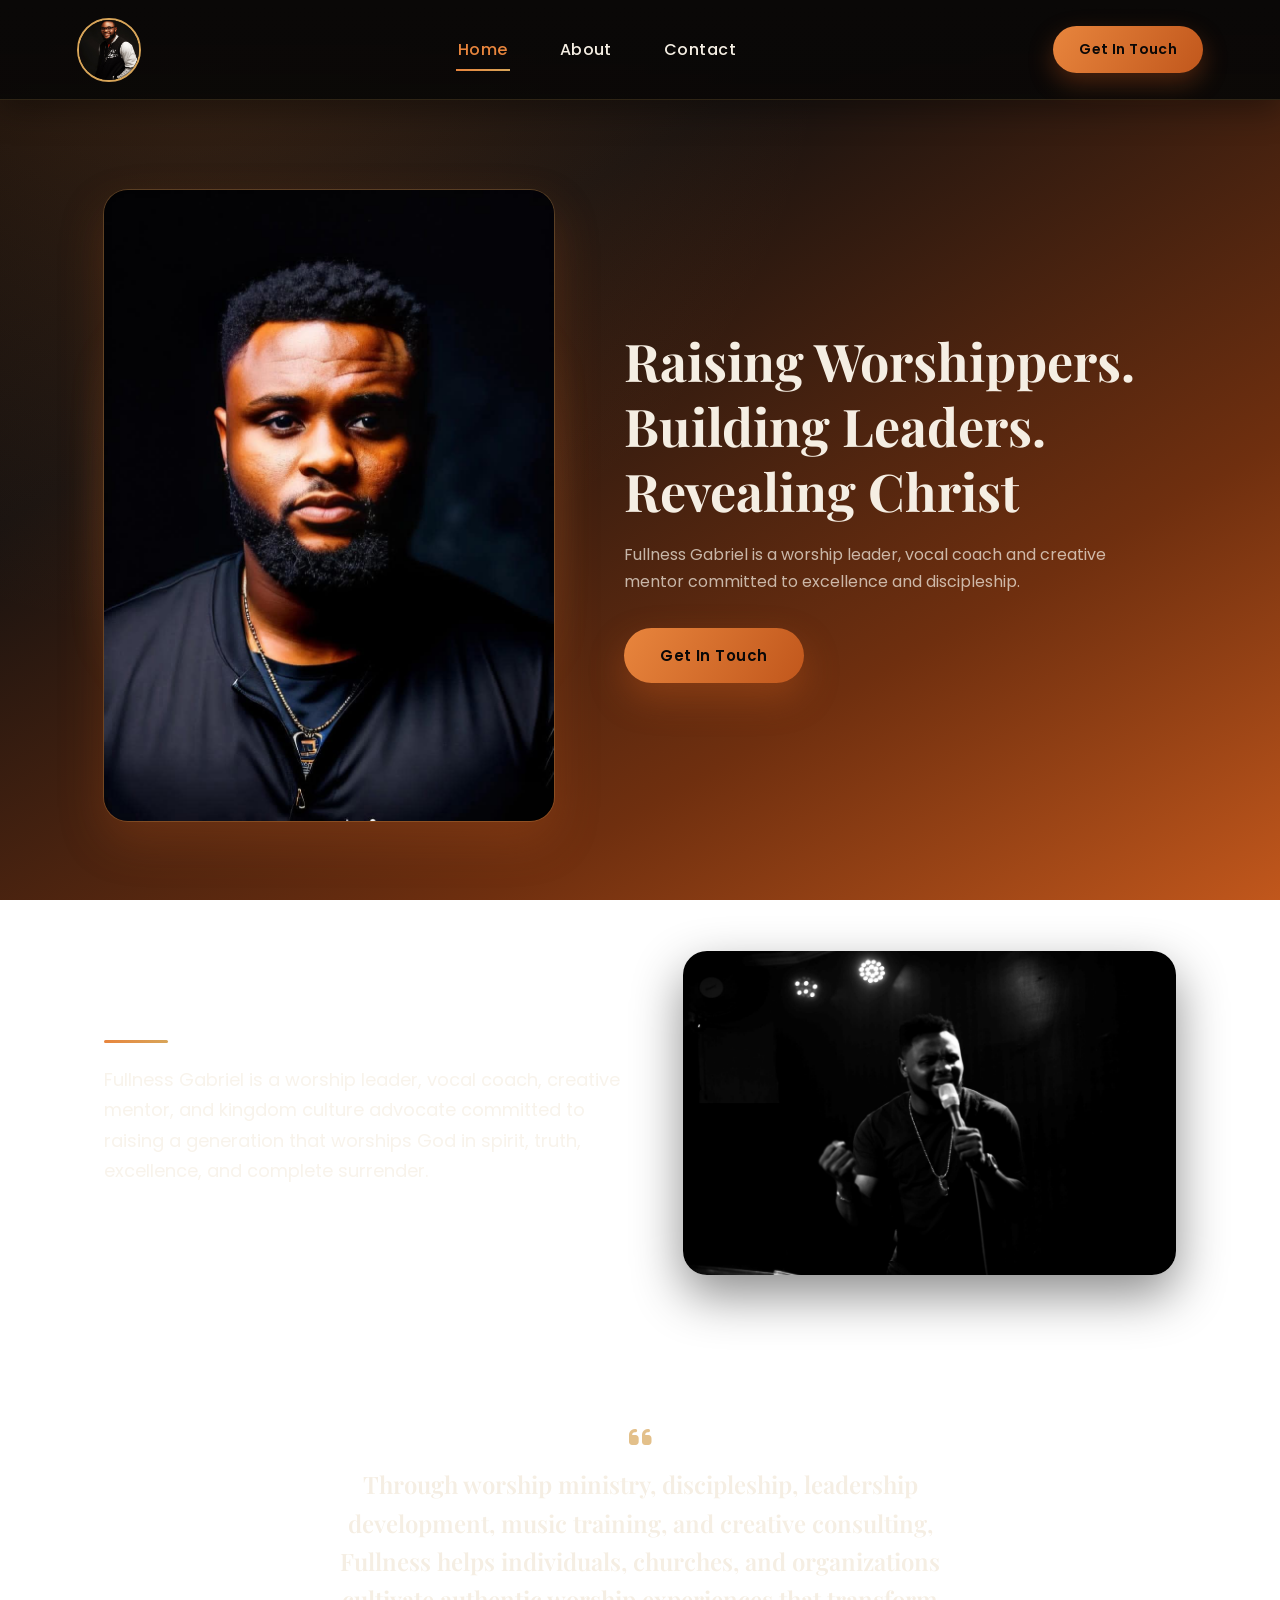
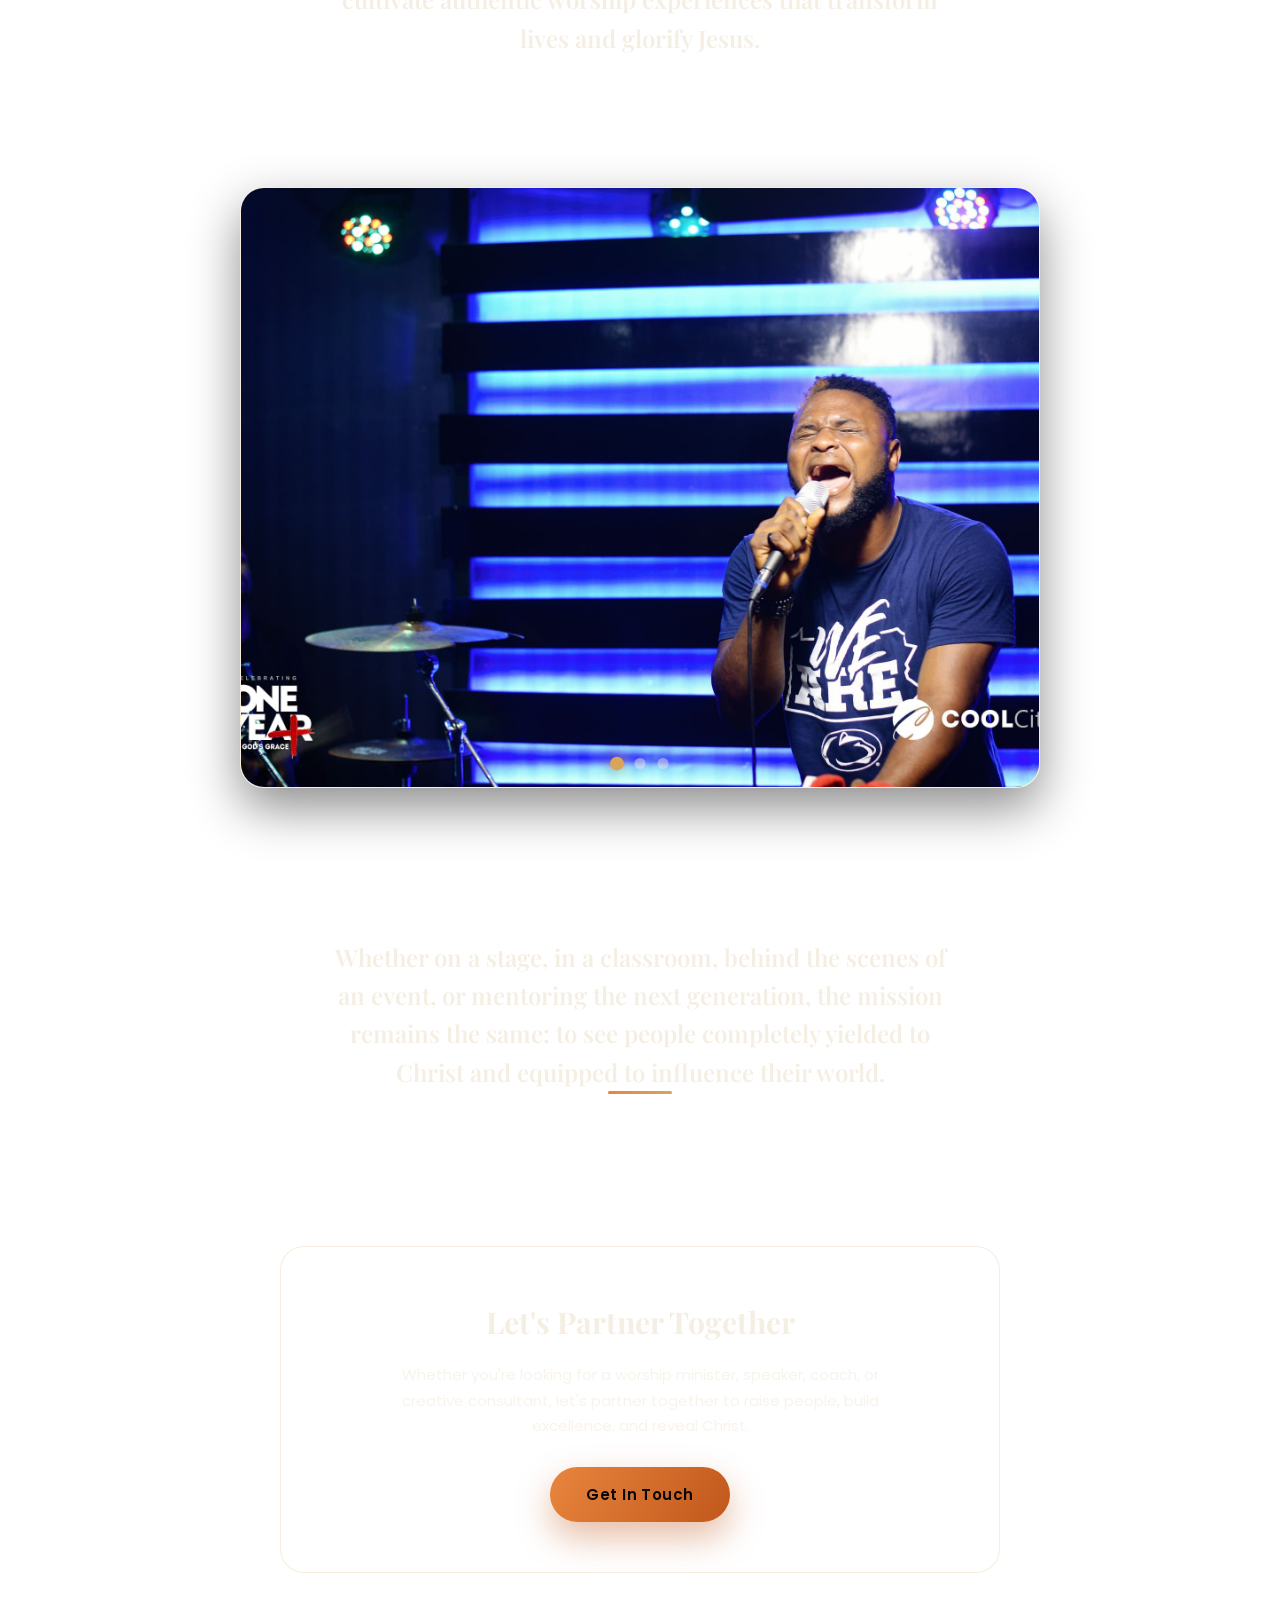
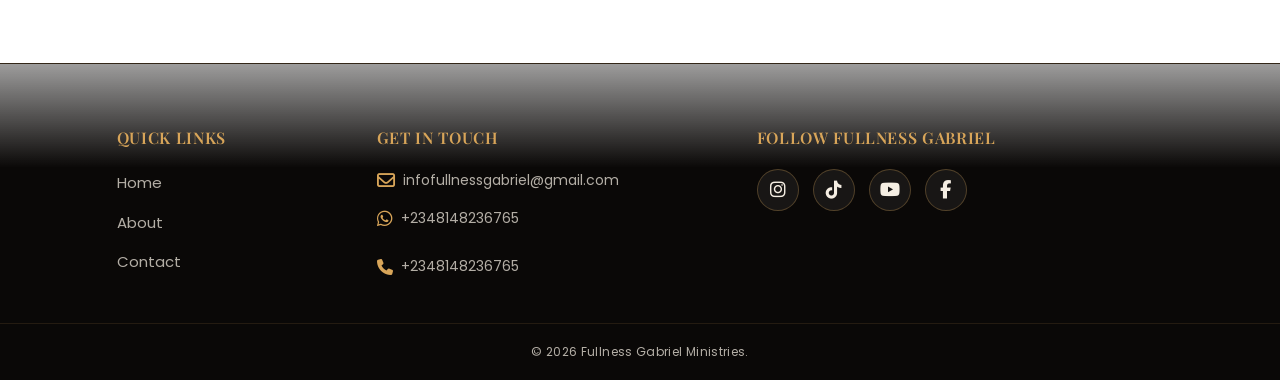
==== index.html @ 7ba760a2 "Add files via upload" ====
<!DOCTYPE html>
<html lang="en">
<head>
    <meta charset="UTF-8">
    <meta name="viewport" content="width=device-width, initial-scale=1.0">

    <link rel="stylesheet" href="https://cdnjs.cloudflare.com/ajax/libs/font-awesome/6.7.2/css/all.min.css">
    <link rel="preconnect" href="https://fonts.googleapis.com">
    <link rel="preconnect" href="https://fonts.gstatic.com" crossorigin>
    <link href="https://fonts.googleapis.com/css2?family=Poppins:wght@300;400;500;600;700&family=Playfair+Display:wght@400;600;700;800&display=swap" rel="stylesheet">

    <link rel="icon" href="logo.jpg">
    <link rel="stylesheet" href="styles.css">
    <title>Fullness Gabriel | Worship Leader &amp; Creative Mentor</title>
</head>
<body>

<header class="navbar">

    <div class="logo">
        <a href="index.html"><img src="logo.jpg" alt="Fullness Gabriel logo"></a>
    </div>

    <nav class="nav-links">
        <a href="index.html" class="active">Home</a>
        <a href="About_page.html">About</a>
        <a href="Contact_page.html">Contact</a>
    </nav>

    <a href="Contact_page.html" class="nav-cta">Get In Touch</a>

    <div class="hamburger" id="hamburger">
        <i class="fa-solid fa-bars"></i>
    </div>

</header>

<!-- MOBILE MENU -->

<div class="mobile-menu" id="mobileMenu">

    <div class="menu-header">

        <a href="index.html"><img src="logo.jpg" alt="Fullness Gabriel logo"></a>

        <span id="closeBtn">
            <i class="fa-solid fa-xmark"></i>
        </span>

    </div>

    <div class="mobile-main">
    <ul>

        <li><a href="index.html"><i class="fa-solid fa-house"></i> Home <i class="fa-solid fa-chevron-right"></i></a></li>

        <li><a href="About_page.html"><i class="fa-solid fa-user"></i> About<i class="fa-solid fa-chevron-right"></i></a></li>

        <li><a href="Contact_page.html"><i class="fa-regular fa-address-book"></i> Contact<i class="fa-solid fa-chevron-right"></i></a></li>

    </ul>

    </div>

    <a href="Contact_page.html" class="apply-btn">GET IN TOUCH</a>

    <div class="follow-us">

        <h4>FOLLOW FULLNESS GABRIEL</h4>

        <div class="social-icons">

                    <a href="https://www.instagram.com/fullnessgabriel?igsh=N3loZGlmcjB6Njdj"><i class="fa-brands fa-instagram"></i></a>

                    <a href="https://linktr.ee/fullnessgabriel"><i class="fa-brands fa-tiktok"></i></a>

                    <a href="https://youtube.com/@fullnessgabriel?si=l7qDHSMmrKFz6IT1"><i class="fa-brands fa-youtube"></i></a>

                    <a href="https://www.facebook.com/share/1HKxrTVWCq/"><i class="fa-brands fa-facebook-f"></i></a>
                    
                </div>

    </div>

</div>

<main class="container">

<section class="hero-section reveal">
    <div class="hero-media">
        <img id="hero-img" src="202920.jpg" alt="Fullness Gabriel">
    </div>
    <div class="hero-content">
        <h1>Raising Worshippers. Building Leaders. Revealing Christ</h1>
        <p class="hero-sub">Fullness Gabriel is a worship leader, vocal coach and creative mentor committed to excellence and discipleship.</p>
        <a class="cta" href="Contact_page.html">Get In Touch</a>
    </div>
</section>

<section class="intro-section reveal">
    <div class="intro-text">
        <span class="section-rule"></span>
        <p>Fullness Gabriel is a worship leader, vocal coach, creative mentor, and kingdom culture advocate committed to raising a generation that worships God in spirit, truth, excellence, and complete surrender.</p>
    </div>
    <div class="intro-media">
        <img src="202926.jpg" alt="Fullness Gabriel Image">
    </div>
</section>

<section class="mission-section reveal">
    <i class="fa-solid fa-quote-left quote-mark"></i>
    <p>Through worship ministry, discipleship, leadership development, music training, and creative consulting, Fullness helps individuals, churches, and organizations cultivate authentic worship experiences that transform lives and glorify Jesus.</p>
</section>

<section class="gallery-section reveal">
    <div class="carousel-container">
        <div class="carousel-slides">
            <div class="slide" id="slide-1">
                <img src="202923.jpg" alt="Fullness Gabriel Image">
            </div>
            <div class="slide" id="slide-2">
                <img src="202936.jpg" alt="Fullness Gabriel Image">
            </div>
            <div class="slide" id="slide-3">
                <img src="202927.jpg" alt="Fullness Gabriel Image">
            </div>
        </div>

        <div class="carousel-nav">
            <a href="#slide-1" class="active"></a>
            <a href="#slide-2"></a>
            <a href="#slide-3"></a>
        </div>
    </div>
</section>

<section class="closing-section reveal">
    <p>Whether on a stage, in a classroom, behind the scenes of an event, or mentoring the next generation, the mission remains the same: to see people completely yielded to Christ and equipped to influence their world.</p>
    <span class="section-rule"></span>
</section>

<section class="page-cta reveal">
    <h2>Let's Partner Together</h2>
    <p>Whether you're looking for a worship minister, speaker, coach, or creative consultant, let's partner together to raise people, build excellence, and reveal Christ.</p>
    <a class="cta" href="Contact_page.html">Get In Touch</a>
</section>

</main>

<footer class="fonch-footer">

    <div class="footer-top">

        <div class="footer-grid">

            <!-- Quick Links -->
            <div class="footer-column footer-links">
                <h4>Quick Links</h4>
                <ul>
                    <li><a href="index.html">Home</a></li>
                    <li><a href="About_page.html">About</a></li>
                    <li><a href="Contact_page.html">Contact</a></li>
                </ul>
            </div>

            <!-- Contact -->
            <div class="footer-column footer-contact">
                <h4>Get In Touch</h4>

                <div class="contact-item">
                    <a href="mailto:infofullnessgabriel@gmail.com"><i class="fa-regular fa-envelope"></i>
                    <span>infofullnessgabriel@gmail.com</span></a>
                </div>

                <div class="phone-contacts">

                    <div class="contact-item">
                        <a href="https://wa.me/2348148236765"><i class="fa-brands fa-whatsapp"></i>
                        <span>+2348148236765</span></a>
                    </div>

                    <div class="contact-item">
                        <a href="tel:+2348148236765"><i id="phone_icon" class="fa-solid fa-phone"></i>
                        <span>+2348148236765</span></a>
                    </div>

                </div>
            </div>

            <!-- Follow -->
            <div class="footer-column footer-follow">
                <h4>Follow Fullness Gabriel</h4>

                <div class="social-icons">
                    <a href="https://www.instagram.com/fullnessgabriel?igsh=N3loZGlmcjB6Njdj"><i class="fa-brands fa-instagram"></i></a>
                    <a href="https://linktr.ee/fullnessgabriel"><i class="fa-brands fa-tiktok"></i></a>
                    <a href="https://youtube.com/@fullnessgabriel?si=l7qDHSMmrKFz6IT1"><i class="fa-brands fa-youtube"></i></a>
                    <a href="https://www.facebook.com/share/1HKxrTVWCq/"><i class="fa-brands fa-facebook-f"></i></a>
                </div>
            </div>

        </div>

    </div>

</footer>

<div class="footer-bottom">
    &copy; 2026 Fullness Gabriel Ministries.
</div>

<script src="script.js"></script>

</body>
</html>
---- styles.css ----
/* ==========================================================================
   FULLNESS GABRIEL — Design Tokens
   ========================================================================== */

:root{
    --c-black:        #0a0807;
    --c-black-soft:   #171210;
    --c-orange-deep:  #6f2f0f;
    --c-orange:       #c1571c;
    --c-orange-light: #e8853d;
    --c-gold:         #d8a559;
    --c-cream:        #f5eee3;
    --c-cream-dim:    rgba(245, 238, 227, 0.72);

    --font-display: 'Playfair Display', serif;
    --font-body: 'Poppins', sans-serif;

    --radius-md: 14px;
    --radius-lg: 24px;

    --shadow-soft: 0 20px 50px rgba(0, 0, 0, 0.45);
    --shadow-glow: 0 0 0 1px rgba(216, 165, 89, 0.25), 0 20px 45px rgba(193, 87, 28, 0.25);

    --ease: cubic-bezier(0.22, 1, 0.36, 1);
}

*{
    margin: 0;
    padding: 0;
    box-sizing: border-box;
}

html{
    scroll-behavior: smooth;
}

body{
    overflow-x: hidden;
    background:
        radial-gradient(circle at 15% 0%, rgba(232, 133, 61, 0.18), transparent 45%),
        linear-gradient(150deg, var(--c-black) 0%, var(--c-black-soft) 32%, var(--c-orange-deep) 72%, var(--c-orange) 100%);
    background-attachment: fixed;
    color: var(--c-cream);
    font-family: var(--font-body);
    line-height: 1.7;
}

img{
    display: block;
    max-width: 100%;
}

a{
    font-family: var(--font-body);
}

::selection{
    background: var(--c-orange);
    color: var(--c-black);
}

/* Focus visibility for accessibility */
a:focus-visible,
button:focus-visible{
    outline: 2px solid var(--c-gold);
    outline-offset: 3px;
    border-radius: 4px;
}

/* Scroll-reveal base state */
.reveal{
    opacity: 0;
    transform: translateY(36px);
    transition: opacity 0.9s var(--ease), transform 0.9s var(--ease);
}

.reveal.in-view{
    opacity: 1;
    transform: translateY(0);
}

@media (prefers-reduced-motion: reduce){
    html{ scroll-behavior: auto; }
    .reveal{ opacity: 1; transform: none; transition: none; }
    *{ animation: none !important; transition: none !important; }
}

/* ==========================================================================
   NAVBAR
   ========================================================================== */

.navbar{
    position: sticky;
    top: 0;
    z-index: 100;
    background: linear-gradient(180deg, var(--c-black) 0%, rgba(10, 8, 7, 0.96) 100%);
    padding: 0 5%;
    display: flex;
    align-items: center;
    justify-content: space-between;
    height: 100px;
    width: 100%;
    border-bottom: 1px solid rgba(216, 165, 89, 0.18);
    box-shadow: 0 10px 30px rgba(0, 0, 0, 0.35);
}

.logo a{
    display: inline-flex;
    padding: 12px 0;
}

.logo img{
    width: 64px;
    height: 64px;
    object-fit: cover;
    border-radius: 100%;
    border: 2px solid var(--c-gold);
    transition: transform 0.4s var(--ease), box-shadow 0.4s var(--ease);
}

.logo img:hover{
    transform: scale(1.06) rotate(-2deg);
    box-shadow: 0 0 22px rgba(216, 165, 89, 0.55);
}

.nav-links{
    display: flex;
    align-items: center;
    gap: 48px;
}

.nav-links a{
    position: relative;
    text-decoration: none;
    color: var(--c-cream);
    font-size: 16px;
    font-weight: 500;
    letter-spacing: 0.03em;
    padding: 6px 2px;
    transition: color 0.3s ease;
}

.nav-links a::after{
    content: "";
    position: absolute;
    left: 0;
    bottom: -2px;
    width: 0;
    height: 2px;
    background: linear-gradient(90deg, var(--c-orange-light), var(--c-gold));
    transition: width 0.35s var(--ease);
}

.nav-links a:hover,
.nav-links a.active{
    color: var(--c-orange-light);
}

.nav-links a:hover::after,
.nav-links a.active::after{
    width: 100%;
}

.nav-cta{
    display: none;
    text-decoration: none;
    color: var(--c-black);
    font-weight: 600;
    font-size: 14px;
    letter-spacing: 0.03em;
    padding: 12px 26px;
    border-radius: 999px;
    background: linear-gradient(120deg, var(--c-orange-light), var(--c-orange));
    box-shadow: 0 10px 25px rgba(193, 87, 28, 0.35);
    transition: transform 0.3s var(--ease), box-shadow 0.3s var(--ease);
}

.nav-cta:hover{
    transform: translateY(-3px);
    box-shadow: 0 14px 30px rgba(193, 87, 28, 0.5);
}

.hamburger{
    display: none;
    cursor: pointer;
    font-size: 26px;
    color: var(--c-cream);
    transition: color 0.3s ease, transform 0.3s ease;
}

.hamburger:hover{
    color: var(--c-orange-light);
    transform: scale(1.08);
}

/* ==========================================================================
   MOBILE MENU
   ========================================================================== */

.mobile-menu{
    position: fixed;
    top: 0;
    right: -320px;
    width: 100%;
    max-width: 320px;
    height: 100vh;
    background: linear-gradient(165deg, var(--c-black) 0%, var(--c-black-soft) 55%, var(--c-orange-deep) 130%);
    transition: right 0.4s var(--ease);
    z-index: 9999;
    box-shadow: -20px 0 50px rgba(0, 0, 0, 0.5);
}

.mobile-menu.active{
    right: 0;
}

.menu-header{
    display: flex;
    justify-content: space-between;
    align-items: center;
    background: var(--c-black);
    padding: 10px 20px;
    height: 100px;
    border-bottom: 1px solid rgba(216, 165, 89, 0.2);
}

.menu-header img{
    width: 56px;
    height: 56px;
    object-fit: cover;
    border-radius: 100%;
    border: 2px solid var(--c-gold);
}

#closeBtn{
    font-size: 24px;
    cursor: pointer;
    color: var(--c-cream);
    transition: color 0.3s ease, transform 0.3s ease;
}

#closeBtn:hover{
    color: var(--c-orange-light);
    transform: rotate(90deg);
}

.mobile-main{
    padding: 24px 20px;
}

.mobile-menu ul{
    list-style: none;
}

.mobile-menu li{
    margin-bottom: 12px;
    border-radius: var(--radius-md);
    background: rgba(255, 255, 255, 0.04);
    border: 1px solid rgba(216, 165, 89, 0.15);
    transition: background 0.3s ease, transform 0.3s ease;
}

.mobile-menu li:hover{
    background: rgba(216, 165, 89, 0.12);
    transform: translateX(4px);
}

.mobile-menu a{
    display: flex;
    justify-content: space-between;
    align-items: center;
    gap: 10px;
    text-decoration: none;
    color: var(--c-cream);
    padding: 14px 16px;
    font-size: 15px;
}

.mobile-menu a i:last-child{
    font-size: 12px;
    color: var(--c-orange-light);
}

.mobile-menu .apply-btn{
    text-decoration: none;
    width: 86%;
    padding: 14px;
    margin: 10px auto 0;
    text-align: center;
    background: linear-gradient(120deg, var(--c-orange-light), var(--c-orange));
    color: var(--c-black);
    font-weight: 600;
    letter-spacing: 0.04em;
    border: none;
    border-radius: 999px;
    display: flex;
    justify-content: center;
    align-items: center;
    box-shadow: 0 10px 25px rgba(193, 87, 28, 0.35);
    transition: transform 0.3s var(--ease);
}

.mobile-menu .apply-btn:hover{
    transform: translateY(-2px);
}

.follow-us{
    margin-top: 30px;
    text-align: center;
    padding: 0 20px;
}

.follow-us h4{
    margin-bottom: 16px;
    font-family: var(--font-display);
    font-weight: 600;
    font-size: 15px;
    letter-spacing: 0.04em;
    color: var(--c-gold);
    text-transform: uppercase;
}

.social-icons{
    display: flex;
    justify-content: center;
    gap: 12px;
}

.social-icons a{
    width: 40px;
    height: 40px;
    background: rgba(255, 255, 255, 0.06);
    border: 1px solid rgba(216, 165, 89, 0.3);
    border-radius: 50%;
    display: flex;
    justify-content: center;
    align-items: center;
    transition: transform 0.3s var(--ease), background 0.3s ease, box-shadow 0.3s ease;
}

.social-icons a:hover{
    background: linear-gradient(135deg, var(--c-orange-light), var(--c-orange));
    transform: translateY(-4px);
    box-shadow: 0 10px 20px rgba(193, 87, 28, 0.4);
}

.social-icons i{
    font-size: 18px;
    color: var(--c-cream);
}

@media (min-width: 769px){
    .mobile-menu{
        display: none;
    }
}

/* ==========================================================================
   LAYOUT / MAIN
   ========================================================================== */

main{
    padding: 0 6% 40px;
    display: flex;
    flex-direction: column;
    align-items: center;
    gap: 90px;
    max-width: 1200px;
    margin: 0 auto;
}

.section-rule{
    display: block;
    width: 64px;
    height: 3px;
    margin: 0 auto 22px;
    background: linear-gradient(90deg, var(--c-orange-light), var(--c-gold));
    border-radius: 4px;
}

/* ---- Hero ---- */

.hero-section{
    display: flex;
    flex-direction: column;
    align-items: center;
    gap: 40px;
    padding-top: 60px;
    text-align: center;
}

.hero-media{
    position: relative;
    width: 100%;
    max-width: 420px;
}

.hero-media::before{
    content: "";
    position: absolute;
    inset: -18px;
    background: radial-gradient(circle, rgba(232, 133, 61, 0.35), transparent 70%);
    filter: blur(10px);
    z-index: 0;
}

#hero-img{
    position: relative;
    z-index: 1;
    width: 100%;
    border-radius: var(--radius-lg);
    box-shadow: var(--shadow-glow);
    animation: heroPop 1.1s var(--ease) both;
}

@keyframes heroPop{
    from{ opacity: 0; transform: scale(0.92) translateY(20px); }
    to{ opacity: 1; transform: scale(1) translateY(0); }
}

.hero-content h1{
    font-family: var(--font-display);
    font-weight: 700;
    font-size: clamp(28px, 5vw, 46px);
    line-height: 1.25;
    color: var(--c-cream);
    margin-bottom: 18px;
}

.hero-sub{
    font-size: 16px;
    color: var(--c-cream-dim);
    max-width: 520px;
    margin: 0 auto 28px;
}

.cta{
    display: inline-block;
    text-decoration: none;
    color: var(--c-black);
    font-weight: 600;
    font-size: 15px;
    letter-spacing: 0.03em;
    padding: 15px 36px;
    border-radius: 999px;
    background: linear-gradient(120deg, var(--c-orange-light), var(--c-orange));
    box-shadow: 0 15px 35px rgba(193, 87, 28, 0.4);
    transition: transform 0.35s var(--ease), box-shadow 0.35s var(--ease);
}

.cta:hover{
    transform: translateY(-4px) scale(1.03);
    box-shadow: 0 20px 40px rgba(193, 87, 28, 0.55);
}

/* ---- Intro (text + image) ---- */

.intro-section{
    display: flex;
    flex-direction: column-reverse;
    align-items: center;
    gap: 32px;
}

.intro-text{
    text-align: center;
}

.intro-text p{
    font-size: 17px;
    color: var(--c-cream-dim);
    max-width: 620px;
    margin: 0 auto;
}

.intro-media img{
    width: 100%;
    max-width: 500px;
    border-radius: var(--radius-lg);
    box-shadow: var(--shadow-soft);
    transition: transform 0.5s var(--ease), box-shadow 0.5s var(--ease);
}

.intro-media img:hover{
    transform: translateY(-6px);
    box-shadow: var(--shadow-glow);
}

/* ---- Mission / closing (pull quotes) ---- */

.mission-section,
.closing-section{
    text-align: center;
    max-width: 720px;
    padding: 10px 10px 0;
}

.quote-mark{
    display: block;
    font-size: 26px;
    color: var(--c-gold);
    opacity: 0.7;
    margin-bottom: 14px;
}

.mission-section p,
.closing-section p{
    font-family: var(--font-display);
    font-size: clamp(18px, 2.4vw, 24px);
    font-weight: 600;
    line-height: 1.6;
    color: var(--c-cream);
}

/* ---- Gallery / carousel ---- */

.gallery-section{
    width: 100%;
}

.carousel-container{
    position: relative;
    max-width: 800px;
    margin: 0 auto;
    overflow: hidden;
    border-radius: var(--radius-lg);
    box-shadow: var(--shadow-soft);
    border: 1px solid rgba(216, 165, 89, 0.2);
}

.carousel-slides{
    display: flex;
    overflow-x: auto;
    scroll-behavior: smooth;
    scroll-snap-type: x mandatory;
    scrollbar-width: none;
}

.carousel-slides::-webkit-scrollbar{
    display: none;
}

.slide{
    flex: 0 0 100%;
    width: 100%;
    scroll-snap-align: start;
}

.slide img{
    width: 100%;
    height: auto;
    aspect-ratio: 4 / 3;
    object-fit: cover;
}

.carousel-nav{
    position: absolute;
    bottom: 18px;
    left: 50%;
    transform: translateX(-50%);
    display: flex;
    gap: 12px;
}

.carousel-nav a{
    width: 11px;
    height: 11px;
    background-color: rgba(245, 238, 227, 0.45);
    border-radius: 50%;
    transition: background-color 0.3s ease, transform 0.3s ease;
}

.carousel-nav a:hover,
.carousel-nav a.active{
    background-color: var(--c-gold);
    transform: scale(1.25);
    box-shadow: 0 0 10px rgba(216, 165, 89, 0.7);
}

/* ==========================================================================
   TABLET / DESKTOP
   ========================================================================== */

@media (min-width: 769px){

    .navbar{
        padding: 0 6%;
    }

    .nav-cta{
        display: inline-block;
    }

    main{
        gap: 130px;
        padding: 0 5% 70px;
    }

    .hero-section{
        flex-direction: row;
        text-align: left;
        gap: 70px;
        padding-top: 90px;
    }

    .hero-media{
        flex: 0 0 42%;
        max-width: 460px;
    }

    .hero-content{
        flex: 1;
    }

    .hero-sub{
        margin: 0 0 32px;
    }

    .intro-section{
        flex-direction: row;
        text-align: left;
        gap: 60px;
    }

    .intro-text{
        flex: 1;
        text-align: left;
    }

    .intro-text .section-rule{
        margin: 0 0 22px;
    }

    .intro-text p{
        margin: 0;
        font-size: 18px;
    }

    .intro-media{
        flex: 0 0 46%;
    }

    .mission-section,
    .closing-section{
        padding: 20px 40px 0;
    }
}

@media (min-width: 1100px){
    .hero-content h1{
        font-size: 52px;
    }
}

@media (max-width: 768px){

    .navbar{
        padding: 0 20px;
        height: 84px;
    }

    .nav-links{
        display: none;
    }

    .hamburger{
        display: block;
        margin-left: auto;
    }

    main{
        gap: 70px;
        padding: 0 6% 30px;
    }
}

/* ==========================================================================
   FOOTER
   ========================================================================== */

.fonch-footer{
    margin-top: 20px;
    width: 100%;
    background: linear-gradient(180deg, rgba(10, 8, 7, 0.4) 0%, var(--c-black) 40%);
    border-top: 1px solid rgba(216, 165, 89, 0.2);
    color: var(--c-cream);
}

.footer-top{
    max-width: 1200px;
    margin: 0 auto;
    padding: 60px 6% 30px;
}

.footer-grid{
    display: grid;
    grid-template-columns: 1fr;
    gap: 40px;
    text-align: center;
}

.footer-column h4{
    font-family: var(--font-display);
    font-weight: 600;
    font-size: 16px;
    letter-spacing: 0.04em;
    text-transform: uppercase;
    color: var(--c-gold);
    margin-bottom: 18px;
}

.footer-column ul{
    list-style: none;
    display: flex;
    flex-direction: column;
    gap: 12px;
    align-items: center;
}

.footer-column ul li a{
    text-decoration: none;
    color: var(--c-cream-dim);
    font-size: 15px;
    transition: color 0.3s ease, padding-left 0.3s ease;
}

.footer-column ul li a:hover{
    color: var(--c-orange-light);
}

.contact-item{
    display: flex;
    align-items: center;
    justify-content: center;
    flex-wrap: wrap;
    gap: 10px;
    margin-bottom: 14px;
    color: var(--c-cream-dim);
}

.contact-item a{
    display: flex;
    flex-direction: row;
    align-items: center;
    gap: 8px;
    text-decoration: none;
    color: var(--c-cream-dim);
    font-size: 14px;
    transition: color 0.3s ease;
}

.contact-item a:hover{
    color: var(--c-orange-light);
}

.contact-item i{
    font-size: 18px;
    color: var(--c-gold);
}

.phone-contacts{
    display: flex;
    justify-content: center;
    align-items: center;
    flex-wrap: wrap;
    gap: 20px;
    width: 100%;
}

#phone_icon{
    font-size: 16px;
}

.footer-follow .social-icons{
    display: flex;
    justify-content: center;
    gap: 14px;
}

.footer-follow .social-icons a{
    width: 42px;
    height: 42px;
    display: flex;
    justify-content: center;
    align-items: center;
    border-radius: 50%;
    background: rgba(255, 255, 255, 0.06);
    border: 1px solid rgba(216, 165, 89, 0.3);
    color: var(--c-cream);
    font-size: 17px;
    text-decoration: none;
    transition: transform 0.3s var(--ease), background 0.3s ease, box-shadow 0.3s ease;
}

.footer-follow .social-icons a:hover{
    background: linear-gradient(135deg, var(--c-orange-light), var(--c-orange));
    color: var(--c-black);
    transform: translateY(-4px);
    box-shadow: 0 10px 20px rgba(193, 87, 28, 0.4);
}

.footer-bottom{
    width: 100%;
    text-align: center;
    padding: 18px 20px;
    font-size: 12px;
    letter-spacing: 0.03em;
    color: var(--c-cream-dim);
    background: var(--c-black);
    border-top: 1px solid rgba(216, 165, 89, 0.12);
}

@media (min-width: 769px){

    .footer-grid{
        grid-template-columns: minmax(0, 220px) minmax(0, 340px) minmax(0, 1fr);
        text-align: left;
    }

    .footer-column ul{
        align-items: flex-start;
    }

    .contact-item{
        justify-content: flex-start;
    }

    .phone-contacts{
        flex-direction: column;
        align-items: flex-start;
        gap: 10px;
    }

    .footer-follow .social-icons{
        justify-content: flex-start;
    }
}

/* ==========================================================================
   PAGE HEADER (About / Contact)
   ========================================================================== */

.page-header{
    text-align: center;
    max-width: 720px;
    padding-top: 60px;
}

.eyebrow{
    display: inline-block;
    font-family: var(--font-body);
    font-size: 13px;
    font-weight: 600;
    letter-spacing: 0.18em;
    text-transform: uppercase;
    color: var(--c-gold);
    margin-bottom: 14px;
}

.page-header h1{
    font-family: var(--font-display);
    font-weight: 700;
    font-size: clamp(30px, 5vw, 48px);
    line-height: 1.25;
    color: var(--c-cream);
    margin-bottom: 18px;
}

.page-header-sub{
    font-size: 16px;
    color: var(--c-cream-dim);
    max-width: 520px;
    margin: 0 auto;
}

/* ==========================================================================
   SERVICES (About page)
   ========================================================================== */

.service-section{
    width: 100%;
    text-align: center;
}

.section-heading{
    text-align: center;
    margin-bottom: 46px;
}

.section-heading h2{
    font-family: var(--font-display);
    font-weight: 700;
    font-size: clamp(24px, 3.2vw, 34px);
    color: var(--c-cream);
    margin-top: 8px;
}

.service-grid{
    display: grid;
    grid-template-columns: 1fr;
    gap: 24px;
}

.service-card{
    background: rgba(255, 255, 255, 0.04);
    border: 1px solid rgba(216, 165, 89, 0.18);
    border-radius: var(--radius-lg);
    padding: 36px 28px;
    text-align: left;
    transition: transform 0.4s var(--ease), box-shadow 0.4s var(--ease), border-color 0.4s ease;
}

.service-card:hover{
    transform: translateY(-8px);
    border-color: rgba(216, 165, 89, 0.5);
    box-shadow: var(--shadow-glow);
}

.service-card i{
    font-size: 26px;
    color: var(--c-orange-light);
    margin-bottom: 18px;
}

.service-card h3{
    font-family: var(--font-display);
    font-weight: 600;
    font-size: 20px;
    color: var(--c-cream);
    margin-bottom: 10px;
}

.service-card p{
    font-size: 14.5px;
    color: var(--c-cream-dim);
    line-height: 1.7;
}

/* ==========================================================================
   PAGE CTA BANNER
   ========================================================================== */

.page-cta{
    width: 100%;
    max-width: 720px;
    text-align: center;
    background: rgba(255, 255, 255, 0.04);
    border: 1px solid rgba(216, 165, 89, 0.2);
    border-radius: var(--radius-lg);
    padding: 50px 30px;
}

.page-cta h2{
    font-family: var(--font-display);
    font-weight: 700;
    font-size: clamp(22px, 3vw, 30px);
    color: var(--c-cream);
    margin-bottom: 14px;
}

.page-cta p{
    color: var(--c-cream-dim);
    font-size: 15px;
    max-width: 480px;
    margin: 0 auto 28px;
}

/* ==========================================================================
   CONTACT PAGE
   ========================================================================== */

.contact-grid{
    width: 100%;
    display: grid;
    grid-template-columns: 1fr;
    gap: 22px;
}

.contact-card{
    display: flex;
    flex-direction: column;
    align-items: center;
    text-align: center;
    gap: 10px;
    text-decoration: none;
    background: rgba(255, 255, 255, 0.04);
    border: 1px solid rgba(216, 165, 89, 0.18);
    border-radius: var(--radius-lg);
    padding: 34px 20px;
    color: var(--c-cream);
    transition: transform 0.4s var(--ease), box-shadow 0.4s var(--ease), border-color 0.4s ease, background 0.4s ease;
}

.contact-card:hover{
    transform: translateY(-6px);
    border-color: rgba(216, 165, 89, 0.5);
    background: rgba(216, 165, 89, 0.08);
    box-shadow: var(--shadow-glow);
}

.contact-card i{
    font-size: 28px;
    color: var(--c-orange-light);
    margin-bottom: 6px;
}

.contact-card h3{
    font-family: var(--font-display);
    font-weight: 600;
    font-size: 17px;
}

.contact-card p{
    font-size: 14px;
    color: var(--c-cream-dim);
    word-break: break-word;
}

/* Form */

.contact-form-section{
    width: 100%;
    max-width: 720px;
}

.contact-form-intro{
    text-align: center;
    margin-bottom: 36px;
}

.contact-form-intro h2{
    font-family: var(--font-display);
    font-weight: 700;
    font-size: clamp(22px, 3vw, 30px);
    color: var(--c-cream);
    margin-bottom: 10px;
}

.contact-form-intro p{
    color: var(--c-cream-dim);
    font-size: 14.5px;
}

.contact-form{
    display: flex;
    flex-direction: column;
    gap: 22px;
    background: rgba(255, 255, 255, 0.04);
    border: 1px solid rgba(216, 165, 89, 0.18);
    border-radius: var(--radius-lg);
    padding: 36px;
}

.form-row{
    display: grid;
    grid-template-columns: 1fr;
    gap: 22px;
}

.form-group{
    display: flex;
    flex-direction: column;
    gap: 8px;
}

.form-group label{
    font-size: 13px;
    font-weight: 500;
    letter-spacing: 0.03em;
    color: var(--c-gold);
    text-transform: uppercase;
}

.form-group input,
.form-group textarea{
    font-family: var(--font-body);
    font-size: 15px;
    color: var(--c-cream);
    background: rgba(255, 255, 255, 0.05);
    border: 1px solid rgba(216, 165, 89, 0.25);
    border-radius: 10px;
    padding: 14px 16px;
    resize: vertical;
    transition: border-color 0.3s ease, box-shadow 0.3s ease, background 0.3s ease;
}

.form-group input::placeholder,
.form-group textarea::placeholder{
    color: rgba(245, 238, 227, 0.4);
}

.form-group input:focus,
.form-group textarea:focus{
    outline: none;
    border-color: var(--c-orange-light);
    background: rgba(255, 255, 255, 0.08);
    box-shadow: 0 0 0 3px rgba(232, 133, 61, 0.18);
}

.form-submit{
    border: none;
    cursor: pointer;
    align-self: center;
    font-family: var(--font-body);
}

/* Connect / social */

.connect-social{
    text-align: center;
}

.connect-social h2{
    font-family: var(--font-display);
    font-weight: 700;
    font-size: clamp(22px, 3vw, 30px);
    color: var(--c-cream);
    margin: 8px 0 26px;
}

.connect-social .social-icons{
    display: flex;
    justify-content: center;
    gap: 16px;
}

.connect-social .social-icons a{
    width: 48px;
    height: 48px;
    display: flex;
    justify-content: center;
    align-items: center;
    border-radius: 50%;
    background: rgba(255, 255, 255, 0.06);
    border: 1px solid rgba(216, 165, 89, 0.3);
    color: var(--c-cream);
    font-size: 19px;
    text-decoration: none;
    transition: transform 0.3s var(--ease), background 0.3s ease, box-shadow 0.3s ease;
}

.connect-social .social-icons a:hover{
    background: linear-gradient(135deg, var(--c-orange-light), var(--c-orange));
    color: var(--c-black);
    transform: translateY(-4px);
    box-shadow: 0 10px 22px rgba(193, 87, 28, 0.4);
}

/* ==========================================================================
   DESKTOP — About / Contact
   ========================================================================== */

@media (min-width: 769px){

    .service-grid{
        grid-template-columns: repeat(2, 1fr);
        gap: 28px;
    }

    .contact-grid{
        grid-template-columns: repeat(3, 1fr);
        gap: 26px;
    }

    .form-row{
        grid-template-columns: 1fr 1fr;
    }

    .contact-form{
        padding: 48px;
    }
}

@media (min-width: 1100px){
    .service-grid{
        grid-template-columns: repeat(4, 1fr);
    }
}

/* ==========================================================================
   ABOUT PAGE — Vision, Mission, Values, Initiatives, Testimonials, Bookings
   ========================================================================== */

.vision-mission-grid{
    width: 100%;
    display: grid;
    grid-template-columns: 1fr;
    gap: 22px;
}

.vm-card{
    background: rgba(255, 255, 255, 0.04);
    border: 1px solid rgba(216, 165, 89, 0.18);
    border-radius: var(--radius-lg);
    padding: 38px 30px;
    transition: transform 0.4s var(--ease), box-shadow 0.4s var(--ease), border-color 0.4s ease;
}

.vm-card:hover{
    transform: translateY(-6px);
    border-color: rgba(216, 165, 89, 0.5);
    box-shadow: var(--shadow-glow);
}

.vm-card i{
    font-size: 24px;
    color: var(--c-orange-light);
    margin-bottom: 16px;
}

.vm-card h3{
    font-family: var(--font-display);
    font-weight: 600;
    font-size: 21px;
    color: var(--c-gold);
    margin-bottom: 12px;
}

.vm-card p{
    font-size: 15px;
    line-height: 1.75;
    color: var(--c-cream-dim);
}

/* Core Values */

.value-chips{
    display: flex;
    flex-wrap: wrap;
    justify-content: center;
    gap: 12px;
}

.value-chips span{
    padding: 10px 22px;
    border-radius: 999px;
    border: 1px solid rgba(216, 165, 89, 0.35);
    background: rgba(255, 255, 255, 0.04);
    font-size: 13.5px;
    letter-spacing: 0.02em;
    color: var(--c-cream-dim);
    transition: all 0.35s var(--ease);
}

.value-chips span:hover{
    background: linear-gradient(120deg, var(--c-orange-light), var(--c-orange));
    color: var(--c-black);
    border-color: transparent;
    transform: translateY(-3px);
}

/* Signature Initiatives */

.initiative-grid{
    width: 100%;
    display: grid;
    grid-template-columns: 1fr;
    gap: 24px;
}

.initiative-card{
    position: relative;
    overflow: hidden;
    background: rgba(255, 255, 255, 0.04);
    border: 1px solid rgba(216, 165, 89, 0.18);
    border-radius: var(--radius-lg);
    padding: 38px 32px;
    transition: transform 0.4s var(--ease), border-color 0.4s ease;
}

.initiative-card:hover{
    transform: translateY(-6px);
    border-color: rgba(216, 165, 89, 0.5);
}

.initiative-card::before{
    content: "";
    position: absolute;
    top: -60px;
    right: -60px;
    width: 180px;
    height: 180px;
    border-radius: 50%;
    background: radial-gradient(circle, rgba(232, 133, 61, 0.28), transparent 70%);
}

.initiative-card h3{
    position: relative;
    font-family: var(--font-display);
    font-weight: 600;
    font-size: 21px;
    color: var(--c-gold);
    margin-bottom: 12px;
}

.initiative-card p{
    position: relative;
    font-size: 15px;
    line-height: 1.75;
    color: var(--c-cream-dim);
}

/* Why Fullness Gabriel */

.why-list{
    display: flex;
    flex-direction: column;
    gap: 20px;
    text-align: center;
    max-width: 600px;
    margin: 0 auto;
}

.why-list p{
    font-family: var(--font-display);
    font-style: italic;
    font-weight: 500;
    font-size: clamp(17px, 2.4vw, 22px);
    color: var(--c-cream);
    line-height: 1.5;
}

/* Testimonials */

.testimonial-grid{
    width: 100%;
    display: grid;
    grid-template-columns: 1fr;
    gap: 22px;
}

.testimonial-card{
    background: rgba(255, 255, 255, 0.04);
    border: 1px solid rgba(216, 165, 89, 0.18);
    border-radius: var(--radius-lg);
    padding: 32px 28px;
    transition: transform 0.4s var(--ease), box-shadow 0.4s var(--ease);
}

.testimonial-card:hover{
    transform: translateY(-6px);
    box-shadow: var(--shadow-glow);
}

.testimonial-card i{
    display: block;
    font-size: 20px;
    color: var(--c-gold);
    opacity: 0.8;
    margin-bottom: 16px;
}

.testimonial-card p{
    font-size: 14.5px;
    font-style: italic;
    line-height: 1.75;
    color: var(--c-cream-dim);
}

/* Bookings */

.booking-list{
    display: flex;
    flex-wrap: wrap;
    justify-content: center;
    gap: 12px;
    margin-bottom: 36px;
}

.booking-list span{
    padding: 10px 20px;
    border-radius: 999px;
    background: rgba(255, 255, 255, 0.04);
    border: 1px solid rgba(216, 165, 89, 0.25);
    font-size: 13.5px;
    color: var(--c-cream-dim);
    transition: all 0.35s var(--ease);
}

.booking-list span:hover{
    border-color: rgba(216, 165, 89, 0.6);
    color: var(--c-cream);
}

/* ==========================================================================
   DESKTOP — About page extras
   ========================================================================== */

@media (min-width: 769px){

    .vision-mission-grid{
        grid-template-columns: 1fr 1fr;
    }

    .initiative-grid{
        grid-template-columns: 1fr 1fr;
    }

    .testimonial-grid{
        grid-template-columns: repeat(3, 1fr);
    }
}

/* ==========================================================================
   ABOUT PAGE — Image Banner / Placeholder
   ========================================================================== */

.image-banner-section{
    width: 100%;
    max-width: 900px;
}

.image-banner-section img{
    width: 100%;
    border-radius: var(--radius-lg);
    box-shadow: var(--shadow-soft);
    transition: transform 0.5s var(--ease), box-shadow 0.5s var(--ease);
}

.image-banner-section img:hover{
    transform: translateY(-6px);
    box-shadow: var(--shadow-glow);
}

.image-placeholder-box{
    width: 100%;
    aspect-ratio: 16 / 8;
    display: flex;
    flex-direction: column;
    align-items: center;
    justify-content: center;
    gap: 10px;
    text-align: center;
    background: rgba(255, 255, 255, 0.03);
    border: 2px dashed rgba(216, 165, 89, 0.4);
    border-radius: var(--radius-lg);
    padding: 30px;
}

.image-placeholder-box i{
    font-size: 30px;
    color: var(--c-gold);
    opacity: 0.7;
}

.image-placeholder-box p{
    font-family: var(--font-display);
    font-weight: 600;
    font-size: 17px;
    color: var(--c-cream);
}

.image-placeholder-box span{
    font-size: 13px;
    color: var(--c-cream-dim);
    max-width: 320px;
}

@media (max-width: 769px){
    .booking-cta{
        width: 100%;
        display: flex;
        justify-content: center;
    }
}
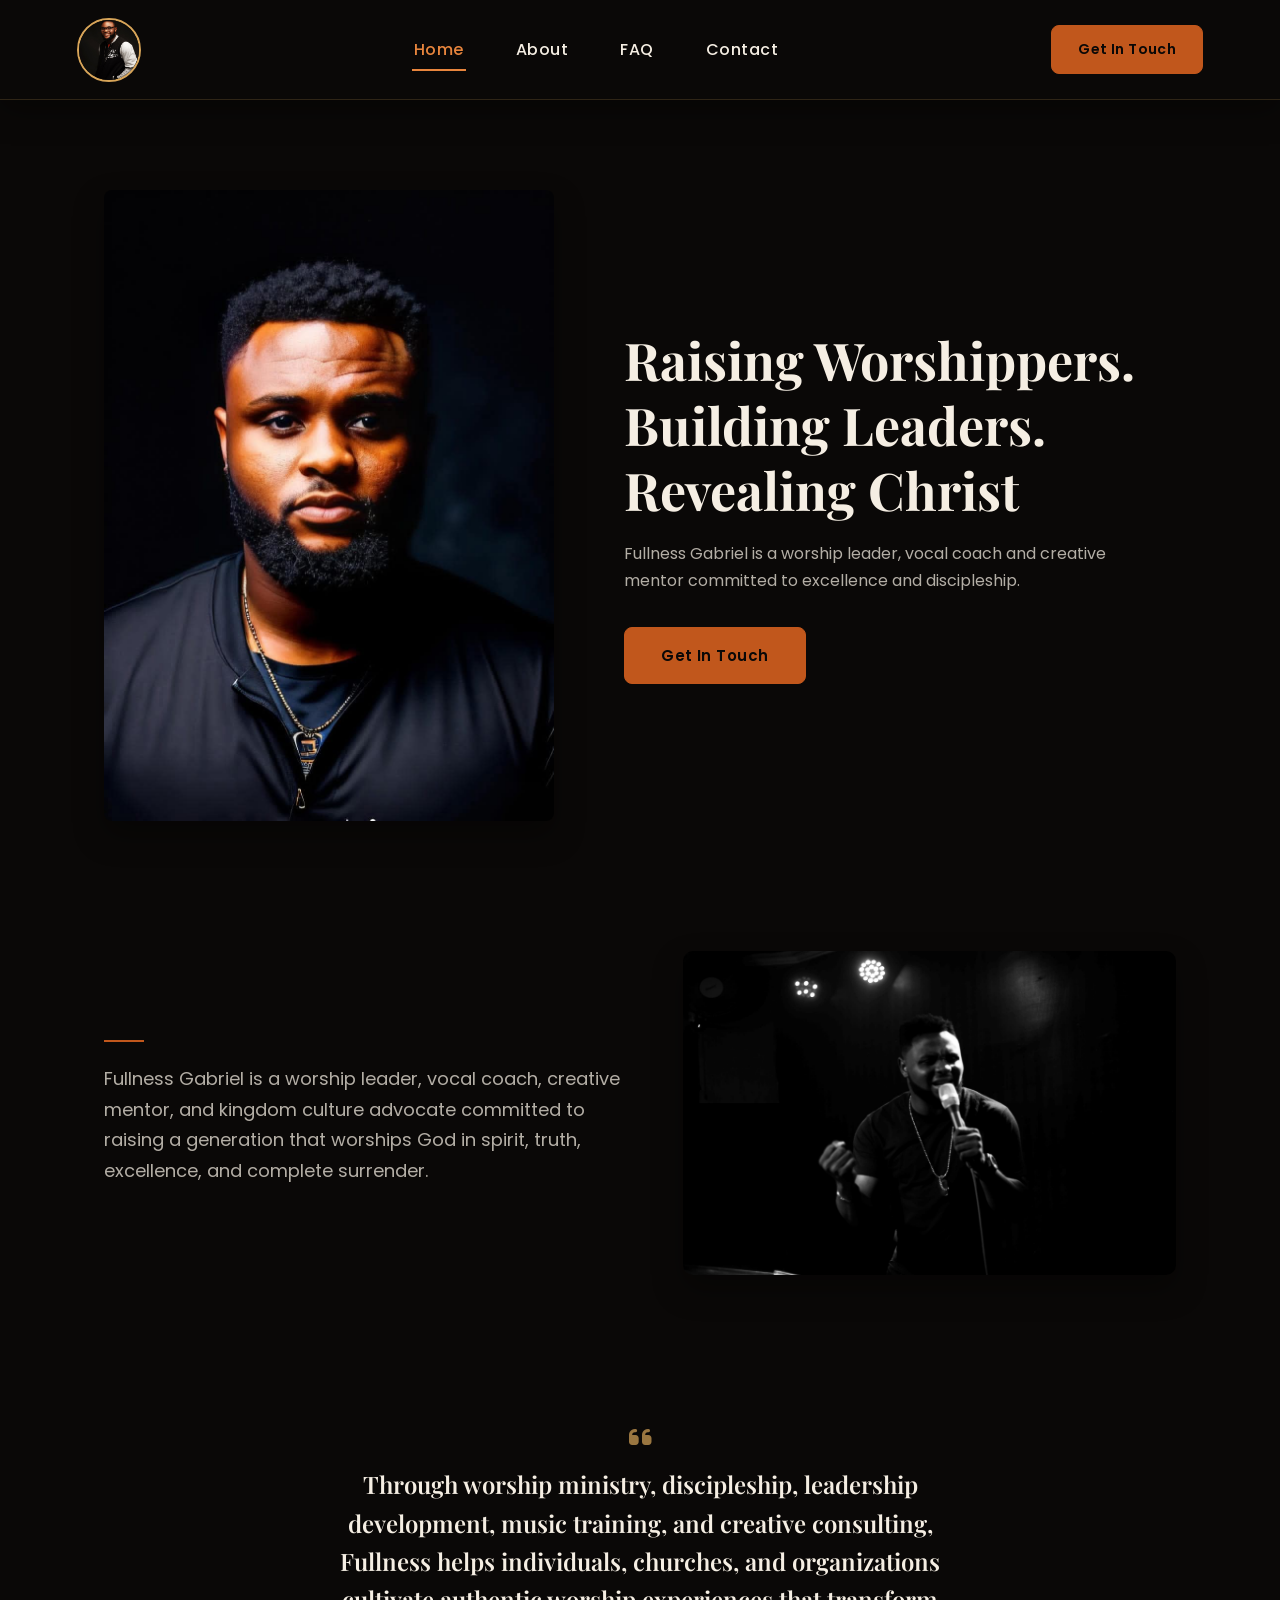
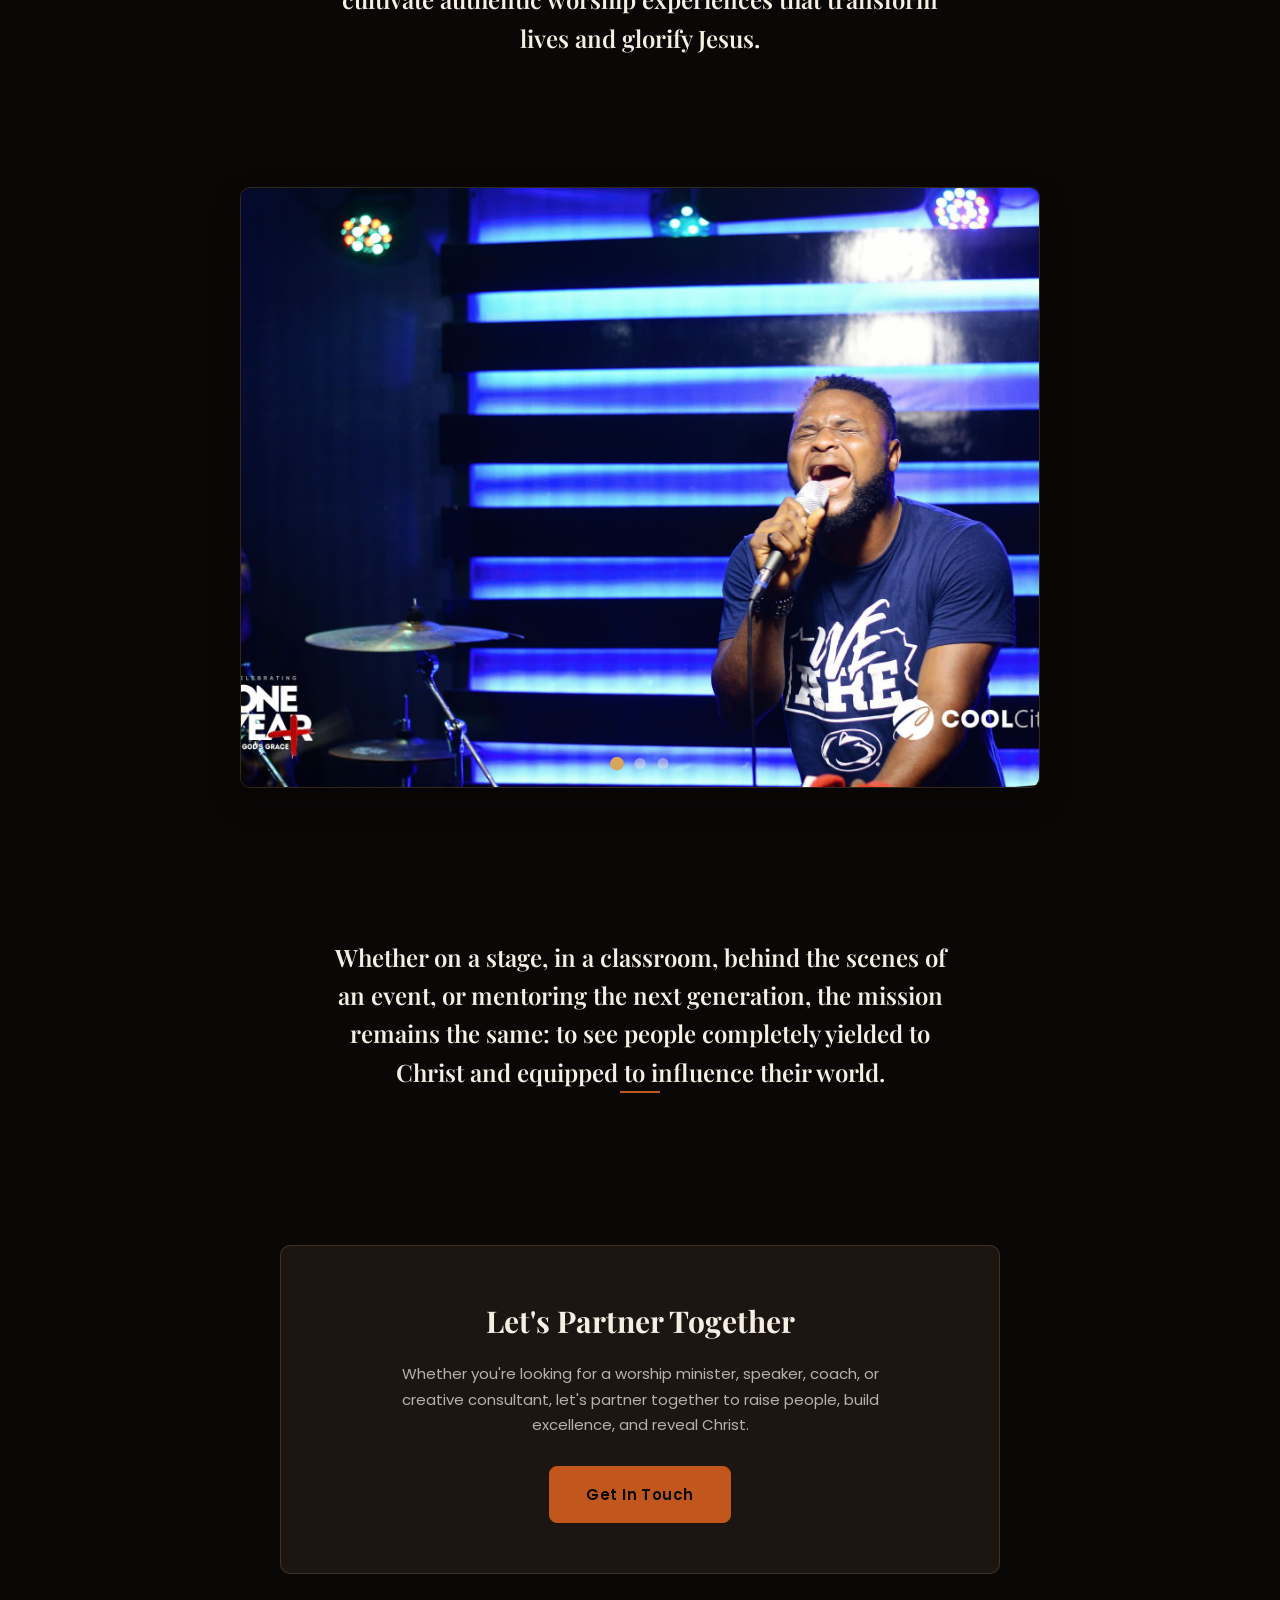
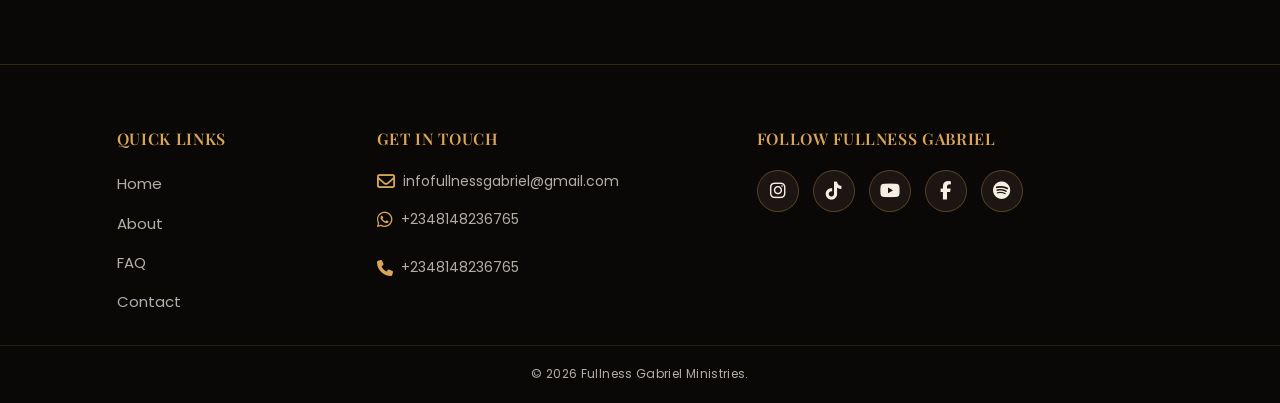
==== commit d59c9a31: "updated site" ====
--- a/index.html
+++ b/index.html
@@ -24,6 +24,7 @@
     <nav class="nav-links">
         <a href="index.html" class="active">Home</a>
         <a href="About_page.html">About</a>
+        <a href="FAQ_page.html">FAQ</a>
         <a href="Contact_page.html">Contact</a>
     </nav>
 
@@ -56,6 +57,8 @@
 
         <li><a href="About_page.html"><i class="fa-solid fa-user"></i> About<i class="fa-solid fa-chevron-right"></i></a></li>
 
+        <li><a href="FAQ_page.html"><i class="fa-regular fa-circle-question"></i> FAQ<i class="fa-solid fa-chevron-right"></i></a></li>
+
         <li><a href="Contact_page.html"><i class="fa-regular fa-address-book"></i> Contact<i class="fa-solid fa-chevron-right"></i></a></li>
 
     </ul>
@@ -77,6 +80,7 @@
                     <a href="https://youtube.com/@fullnessgabriel?si=l7qDHSMmrKFz6IT1"><i class="fa-brands fa-youtube"></i></a>
 
                     <a href="https://www.facebook.com/share/1HKxrTVWCq/"><i class="fa-brands fa-facebook-f"></i></a>
+                    <a href="https://open.spotify.com/artist/4Uj46Pn93SL33o1KskN8cC?si=l8GVAa5tSmytKQ4L-N4TWw"><i class="fa-brands fa-spotify"></i></a>
                     
                 </div>
 
@@ -159,6 +163,7 @@
                 <ul>
                     <li><a href="index.html">Home</a></li>
                     <li><a href="About_page.html">About</a></li>
+                    <li><a href="FAQ_page.html">FAQ</a></li>
                     <li><a href="Contact_page.html">Contact</a></li>
                 </ul>
             </div>
@@ -196,6 +201,7 @@
                     <a href="https://linktr.ee/fullnessgabriel"><i class="fa-brands fa-tiktok"></i></a>
                     <a href="https://youtube.com/@fullnessgabriel?si=l7qDHSMmrKFz6IT1"><i class="fa-brands fa-youtube"></i></a>
                     <a href="https://www.facebook.com/share/1HKxrTVWCq/"><i class="fa-brands fa-facebook-f"></i></a>
+                    <a href="https://open.spotify.com/artist/4Uj46Pn93SL33o1KskN8cC?si=l8GVAa5tSmytKQ4L-N4TWw"><i class="fa-brands fa-spotify"></i></a>
                 </div>
             </div>
 
--- a/styles.css
+++ b/styles.css
@@ -11,15 +11,18 @@
     --c-gold:         #d8a559;
     --c-cream:        #f5eee3;
     --c-cream-dim:    rgba(245, 238, 227, 0.72);
+    --c-surface:      #1c1512;
+    --c-surface-2:    #150f0d;
+    --c-surface-hover:#241a15;
 
     --font-display: 'Playfair Display', serif;
     --font-body: 'Poppins', sans-serif;
 
-    --radius-md: 14px;
-    --radius-lg: 24px;
-
-    --shadow-soft: 0 20px 50px rgba(0, 0, 0, 0.45);
-    --shadow-glow: 0 0 0 1px rgba(216, 165, 89, 0.25), 0 20px 45px rgba(193, 87, 28, 0.25);
+    --radius-md: 8px;
+    --radius-lg: 10px;
+
+    --shadow-soft: 0 14px 30px rgba(0, 0, 0, 0.35);
+    --shadow-glow: none;
 
     --ease: cubic-bezier(0.22, 1, 0.36, 1);
 }
@@ -36,10 +39,7 @@
 
 body{
     overflow-x: hidden;
-    background:
-        radial-gradient(circle at 15% 0%, rgba(232, 133, 61, 0.18), transparent 45%),
-        linear-gradient(150deg, var(--c-black) 0%, var(--c-black-soft) 32%, var(--c-orange-deep) 72%, var(--c-orange) 100%);
-    background-attachment: fixed;
+    background: var(--c-black);
     color: var(--c-cream);
     font-family: var(--font-body);
     line-height: 1.7;
@@ -93,7 +93,7 @@
     position: sticky;
     top: 0;
     z-index: 100;
-    background: linear-gradient(180deg, var(--c-black) 0%, rgba(10, 8, 7, 0.96) 100%);
+    background: var(--c-black);
     padding: 0 5%;
     display: flex;
     align-items: center;
@@ -115,12 +115,11 @@
     object-fit: cover;
     border-radius: 100%;
     border: 2px solid var(--c-gold);
-    transition: transform 0.4s var(--ease), box-shadow 0.4s var(--ease);
+    transition: border-color 0.3s ease;
 }
 
 .logo img:hover{
-    transform: scale(1.06) rotate(-2deg);
-    box-shadow: 0 0 22px rgba(216, 165, 89, 0.55);
+    border-color: var(--c-orange-light);
 }
 
 .nav-links{
@@ -147,7 +146,7 @@
     bottom: -2px;
     width: 0;
     height: 2px;
-    background: linear-gradient(90deg, var(--c-orange-light), var(--c-gold));
+    background: var(--c-orange-light);
     transition: width 0.35s var(--ease);
 }
 
@@ -169,15 +168,16 @@
     font-size: 14px;
     letter-spacing: 0.03em;
     padding: 12px 26px;
-    border-radius: 999px;
-    background: linear-gradient(120deg, var(--c-orange-light), var(--c-orange));
-    box-shadow: 0 10px 25px rgba(193, 87, 28, 0.35);
-    transition: transform 0.3s var(--ease), box-shadow 0.3s var(--ease);
+    border-radius: var(--radius-md);
+    background: var(--c-orange);
+    border: 1px solid var(--c-orange);
+    transition: background 0.25s ease, border-color 0.25s ease, color 0.25s ease;
 }
 
 .nav-cta:hover{
-    transform: translateY(-3px);
-    box-shadow: 0 14px 30px rgba(193, 87, 28, 0.5);
+    background: var(--c-orange-deep);
+    border-color: var(--c-orange-deep);
+    color: var(--c-cream);
 }
 
 .hamburger{
@@ -204,7 +204,7 @@
     width: 100%;
     max-width: 320px;
     height: 100vh;
-    background: linear-gradient(165deg, var(--c-black) 0%, var(--c-black-soft) 55%, var(--c-orange-deep) 130%);
+    background: var(--c-black-soft);
     transition: right 0.4s var(--ease);
     z-index: 9999;
     box-shadow: -20px 0 50px rgba(0, 0, 0, 0.5);
@@ -255,7 +255,7 @@
 .mobile-menu li{
     margin-bottom: 12px;
     border-radius: var(--radius-md);
-    background: rgba(255, 255, 255, 0.04);
+    background: var(--c-surface);
     border: 1px solid rgba(216, 165, 89, 0.15);
     transition: background 0.3s ease, transform 0.3s ease;
 }
@@ -287,21 +287,22 @@
     padding: 14px;
     margin: 10px auto 0;
     text-align: center;
-    background: linear-gradient(120deg, var(--c-orange-light), var(--c-orange));
+    background: var(--c-orange);
     color: var(--c-black);
     font-weight: 600;
     letter-spacing: 0.04em;
-    border: none;
-    border-radius: 999px;
+    border: 1px solid var(--c-orange);
+    border-radius: var(--radius-md);
     display: flex;
     justify-content: center;
     align-items: center;
-    box-shadow: 0 10px 25px rgba(193, 87, 28, 0.35);
-    transition: transform 0.3s var(--ease);
+    transition: background 0.25s ease, border-color 0.25s ease, color 0.25s ease;
 }
 
 .mobile-menu .apply-btn:hover{
-    transform: translateY(-2px);
+    background: var(--c-orange-deep);
+    border-color: var(--c-orange-deep);
+    color: var(--c-cream);
 }
 
 .follow-us{
@@ -329,7 +330,7 @@
 .social-icons a{
     width: 40px;
     height: 40px;
-    background: rgba(255, 255, 255, 0.06);
+    background: var(--c-surface);
     border: 1px solid rgba(216, 165, 89, 0.3);
     border-radius: 50%;
     display: flex;
@@ -339,9 +340,8 @@
 }
 
 .social-icons a:hover{
-    background: linear-gradient(135deg, var(--c-orange-light), var(--c-orange));
-    transform: translateY(-4px);
-    box-shadow: 0 10px 20px rgba(193, 87, 28, 0.4);
+    background: var(--c-orange);
+    transform: translateY(-2px);
 }
 
 .social-icons i{
@@ -371,11 +371,10 @@
 
 .section-rule{
     display: block;
-    width: 64px;
-    height: 3px;
+    width: 40px;
+    height: 2px;
     margin: 0 auto 22px;
-    background: linear-gradient(90deg, var(--c-orange-light), var(--c-gold));
-    border-radius: 4px;
+    background: var(--c-orange);
 }
 
 /* ---- Hero ---- */
@@ -395,27 +394,10 @@
     max-width: 420px;
 }
 
-.hero-media::before{
-    content: "";
-    position: absolute;
-    inset: -18px;
-    background: radial-gradient(circle, rgba(232, 133, 61, 0.35), transparent 70%);
-    filter: blur(10px);
-    z-index: 0;
-}
-
 #hero-img{
-    position: relative;
-    z-index: 1;
-    width: 100%;
-    border-radius: var(--radius-lg);
-    box-shadow: var(--shadow-glow);
-    animation: heroPop 1.1s var(--ease) both;
-}
-
-@keyframes heroPop{
-    from{ opacity: 0; transform: scale(0.92) translateY(20px); }
-    to{ opacity: 1; transform: scale(1) translateY(0); }
+    width: 100%;
+    border-radius: var(--radius-md);
+    box-shadow: var(--shadow-soft);
 }
 
 .hero-content h1{
@@ -442,15 +424,16 @@
     font-size: 15px;
     letter-spacing: 0.03em;
     padding: 15px 36px;
-    border-radius: 999px;
-    background: linear-gradient(120deg, var(--c-orange-light), var(--c-orange));
-    box-shadow: 0 15px 35px rgba(193, 87, 28, 0.4);
-    transition: transform 0.35s var(--ease), box-shadow 0.35s var(--ease);
+    border-radius: var(--radius-md);
+    background: var(--c-orange);
+    border: 1px solid var(--c-orange);
+    transition: background 0.25s ease, border-color 0.25s ease, color 0.25s ease;
 }
 
 .cta:hover{
-    transform: translateY(-4px) scale(1.03);
-    box-shadow: 0 20px 40px rgba(193, 87, 28, 0.55);
+    background: var(--c-orange-deep);
+    border-color: var(--c-orange-deep);
+    color: var(--c-cream);
 }
 
 /* ---- Intro (text + image) ---- */
@@ -482,7 +465,7 @@
 }
 
 .intro-media img:hover{
-    transform: translateY(-6px);
+    transform: translateY(-2px);
     box-shadow: var(--shadow-glow);
 }
 
@@ -574,7 +557,6 @@
 .carousel-nav a.active{
     background-color: var(--c-gold);
     transform: scale(1.25);
-    box-shadow: 0 0 10px rgba(216, 165, 89, 0.7);
 }
 
 /* ==========================================================================
@@ -784,7 +766,7 @@
     justify-content: center;
     align-items: center;
     border-radius: 50%;
-    background: rgba(255, 255, 255, 0.06);
+    background: var(--c-surface);
     border: 1px solid rgba(216, 165, 89, 0.3);
     color: var(--c-cream);
     font-size: 17px;
@@ -793,10 +775,9 @@
 }
 
 .footer-follow .social-icons a:hover{
-    background: linear-gradient(135deg, var(--c-orange-light), var(--c-orange));
+    background: var(--c-orange);
     color: var(--c-black);
-    transform: translateY(-4px);
-    box-shadow: 0 10px 20px rgba(193, 87, 28, 0.4);
+    transform: translateY(-2px);
 }
 
 .footer-bottom{
@@ -902,7 +883,7 @@
 }
 
 .service-card{
-    background: rgba(255, 255, 255, 0.04);
+    background: var(--c-surface);
     border: 1px solid rgba(216, 165, 89, 0.18);
     border-radius: var(--radius-lg);
     padding: 36px 28px;
@@ -911,7 +892,7 @@
 }
 
 .service-card:hover{
-    transform: translateY(-8px);
+    transform: translateY(-2px);
     border-color: rgba(216, 165, 89, 0.5);
     box-shadow: var(--shadow-glow);
 }
@@ -944,7 +925,7 @@
     width: 100%;
     max-width: 720px;
     text-align: center;
-    background: rgba(255, 255, 255, 0.04);
+    background: var(--c-surface);
     border: 1px solid rgba(216, 165, 89, 0.2);
     border-radius: var(--radius-lg);
     padding: 50px 30px;
@@ -983,7 +964,7 @@
     text-align: center;
     gap: 10px;
     text-decoration: none;
-    background: rgba(255, 255, 255, 0.04);
+    background: var(--c-surface);
     border: 1px solid rgba(216, 165, 89, 0.18);
     border-radius: var(--radius-lg);
     padding: 34px 20px;
@@ -992,7 +973,7 @@
 }
 
 .contact-card:hover{
-    transform: translateY(-6px);
+    transform: translateY(-2px);
     border-color: rgba(216, 165, 89, 0.5);
     background: rgba(216, 165, 89, 0.08);
     box-shadow: var(--shadow-glow);
@@ -1045,7 +1026,7 @@
     display: flex;
     flex-direction: column;
     gap: 22px;
-    background: rgba(255, 255, 255, 0.04);
+    background: var(--c-surface);
     border: 1px solid rgba(216, 165, 89, 0.18);
     border-radius: var(--radius-lg);
     padding: 36px;
@@ -1076,7 +1057,7 @@
     font-family: var(--font-body);
     font-size: 15px;
     color: var(--c-cream);
-    background: rgba(255, 255, 255, 0.05);
+    background: var(--c-surface-2);
     border: 1px solid rgba(216, 165, 89, 0.25);
     border-radius: 10px;
     padding: 14px 16px;
@@ -1093,8 +1074,7 @@
 .form-group textarea:focus{
     outline: none;
     border-color: var(--c-orange-light);
-    background: rgba(255, 255, 255, 0.08);
-    box-shadow: 0 0 0 3px rgba(232, 133, 61, 0.18);
+    background: var(--c-surface-hover);
 }
 
 .form-submit{
@@ -1104,6 +1084,20 @@
     font-family: var(--font-body);
 }
 
+.form-row{
+    min-width: 0;
+}
+
+.form-group{
+    min-width: 0;
+}
+
+.form-group input,
+.form-group textarea{
+    width: 100%;
+    min-width: 0;
+}
+
 /* Connect / social */
 
 .connect-social{
@@ -1131,7 +1125,7 @@
     justify-content: center;
     align-items: center;
     border-radius: 50%;
-    background: rgba(255, 255, 255, 0.06);
+    background: var(--c-surface);
     border: 1px solid rgba(216, 165, 89, 0.3);
     color: var(--c-cream);
     font-size: 19px;
@@ -1140,10 +1134,9 @@
 }
 
 .connect-social .social-icons a:hover{
-    background: linear-gradient(135deg, var(--c-orange-light), var(--c-orange));
+    background: var(--c-orange);
     color: var(--c-black);
-    transform: translateY(-4px);
-    box-shadow: 0 10px 22px rgba(193, 87, 28, 0.4);
+    transform: translateY(-2px);
 }
 
 /* ==========================================================================
@@ -1189,7 +1182,7 @@
 }
 
 .vm-card{
-    background: rgba(255, 255, 255, 0.04);
+    background: var(--c-surface);
     border: 1px solid rgba(216, 165, 89, 0.18);
     border-radius: var(--radius-lg);
     padding: 38px 30px;
@@ -1197,7 +1190,7 @@
 }
 
 .vm-card:hover{
-    transform: translateY(-6px);
+    transform: translateY(-2px);
     border-color: rgba(216, 165, 89, 0.5);
     box-shadow: var(--shadow-glow);
 }
@@ -1235,7 +1228,7 @@
     padding: 10px 22px;
     border-radius: 999px;
     border: 1px solid rgba(216, 165, 89, 0.35);
-    background: rgba(255, 255, 255, 0.04);
+    background: var(--c-surface);
     font-size: 13.5px;
     letter-spacing: 0.02em;
     color: var(--c-cream-dim);
@@ -1243,10 +1236,9 @@
 }
 
 .value-chips span:hover{
-    background: linear-gradient(120deg, var(--c-orange-light), var(--c-orange));
+    background: var(--c-orange);
     color: var(--c-black);
     border-color: transparent;
-    transform: translateY(-3px);
 }
 
 /* Signature Initiatives */
@@ -1260,28 +1252,17 @@
 
 .initiative-card{
     position: relative;
-    overflow: hidden;
-    background: rgba(255, 255, 255, 0.04);
+    background: var(--c-surface);
     border: 1px solid rgba(216, 165, 89, 0.18);
+    border-top: 3px solid var(--c-orange);
     border-radius: var(--radius-lg);
     padding: 38px 32px;
-    transition: transform 0.4s var(--ease), border-color 0.4s ease;
+    transition: border-color 0.3s ease;
 }
 
 .initiative-card:hover{
-    transform: translateY(-6px);
     border-color: rgba(216, 165, 89, 0.5);
-}
-
-.initiative-card::before{
-    content: "";
-    position: absolute;
-    top: -60px;
-    right: -60px;
-    width: 180px;
-    height: 180px;
-    border-radius: 50%;
-    background: radial-gradient(circle, rgba(232, 133, 61, 0.28), transparent 70%);
+    border-top-color: var(--c-orange);
 }
 
 .initiative-card h3{
@@ -1330,7 +1311,7 @@
 }
 
 .testimonial-card{
-    background: rgba(255, 255, 255, 0.04);
+    background: var(--c-surface);
     border: 1px solid rgba(216, 165, 89, 0.18);
     border-radius: var(--radius-lg);
     padding: 32px 28px;
@@ -1338,7 +1319,7 @@
 }
 
 .testimonial-card:hover{
-    transform: translateY(-6px);
+    transform: translateY(-2px);
     box-shadow: var(--shadow-glow);
 }
 
@@ -1370,7 +1351,7 @@
 .booking-list span{
     padding: 10px 20px;
     border-radius: 999px;
-    background: rgba(255, 255, 255, 0.04);
+    background: var(--c-surface);
     border: 1px solid rgba(216, 165, 89, 0.25);
     font-size: 13.5px;
     color: var(--c-cream-dim);
@@ -1418,7 +1399,7 @@
 }
 
 .image-banner-section img:hover{
-    transform: translateY(-6px);
+    transform: translateY(-2px);
     box-shadow: var(--shadow-glow);
 }
 
@@ -1431,7 +1412,7 @@
     justify-content: center;
     gap: 10px;
     text-align: center;
-    background: rgba(255, 255, 255, 0.03);
+    background: var(--c-surface);
     border: 2px dashed rgba(216, 165, 89, 0.4);
     border-radius: var(--radius-lg);
     padding: 30px;
@@ -1463,3 +1444,220 @@
         justify-content: center;
     }
 }
+
+/* ==========================================================================
+   ABOUT PAGE — Music
+   ========================================================================== */
+
+.music-grid{
+    width: 100%;
+    display: grid;
+    grid-template-columns: 1fr;
+    gap: 22px;
+}
+
+.song-card{
+    display: flex;
+    align-items: center;
+    justify-content: space-between;
+    gap: 18px;
+    background: var(--c-surface);
+    border: 1px solid rgba(216, 165, 89, 0.18);
+    border-radius: var(--radius-lg);
+    padding: 26px 28px;
+    text-decoration: none;
+    transition: transform 0.4s var(--ease), box-shadow 0.4s var(--ease), border-color 0.4s ease;
+}
+
+.song-card:hover{
+    transform: translateY(-2px);
+    border-color: rgba(216, 165, 89, 0.5);
+    box-shadow: var(--shadow-glow);
+}
+
+.song-card-info h3{
+    font-family: var(--font-display);
+    font-weight: 600;
+    font-size: 19px;
+    color: var(--c-cream);
+    margin-bottom: 6px;
+}
+
+.song-card-info span{
+    font-size: 13px;
+    letter-spacing: 0.03em;
+    color: var(--c-cream-dim);
+    text-transform: uppercase;
+}
+
+.song-card i{
+    flex-shrink: 0;
+    font-size: 26px;
+    color: #1DB954;
+}
+
+@media (min-width: 769px){
+    .music-grid{
+        grid-template-columns: 1fr 1fr;
+    }
+}
+
+/* ==========================================================================
+   SECONDARY / OUTLINE BUTTON
+   ========================================================================== */
+
+.cta-outline{
+    display: inline-block;
+    text-decoration: none;
+    color: var(--c-cream);
+    font-weight: 600;
+    font-size: 15px;
+    letter-spacing: 0.03em;
+    padding: 14px 34px;
+    border-radius: var(--radius-md);
+    background: transparent;
+    border: 1px solid rgba(216, 165, 89, 0.45);
+    transition: background 0.25s ease, border-color 0.25s ease, color 0.25s ease;
+}
+
+.cta-outline:hover{
+    background: rgba(216, 165, 89, 0.12);
+    border-color: var(--c-gold);
+    color: var(--c-cream);
+}
+
+.cta-row{
+    display: flex;
+    flex-wrap: wrap;
+    justify-content: center;
+    gap: 16px;
+}
+
+/* ==========================================================================
+   FAQ PAGE
+   ========================================================================== */
+
+.faq-section{
+    width: 100%;
+    max-width: 760px;
+    display: flex;
+    flex-direction: column;
+    gap: 16px;
+}
+
+.faq-item{
+    background: var(--c-surface);
+    border: 1px solid rgba(216, 165, 89, 0.18);
+    border-radius: var(--radius-lg);
+    padding: 6px 26px;
+    transition: border-color 0.3s ease;
+}
+
+.faq-item[open]{
+    border-color: rgba(216, 165, 89, 0.5);
+}
+
+.faq-item summary{
+    list-style: none;
+    cursor: pointer;
+    padding: 20px 0;
+    display: flex;
+    align-items: center;
+    justify-content: space-between;
+    gap: 16px;
+    font-family: var(--font-display);
+    font-weight: 600;
+    font-size: 17px;
+    color: var(--c-cream);
+}
+
+.faq-item summary::-webkit-details-marker{
+    display: none;
+}
+
+.faq-item summary::after{
+    content: "\f078";
+    font-family: "Font Awesome 6 Free";
+    font-weight: 900;
+    font-size: 13px;
+    color: var(--c-gold);
+    transition: transform 0.3s ease;
+    flex-shrink: 0;
+}
+
+.faq-item[open] summary::after{
+    transform: rotate(180deg);
+}
+
+.faq-item p{
+    padding-bottom: 22px;
+    color: var(--c-cream-dim);
+    font-size: 15px;
+    line-height: 1.75;
+}
+
+/* Work With / Partner banners */
+
+.work-with-section,
+.partner-section{
+    width: 100%;
+    max-width: 780px;
+    text-align: center;
+    background: var(--c-surface);
+    border: 1px solid rgba(216, 165, 89, 0.2);
+    border-radius: var(--radius-lg);
+    padding: 50px 32px;
+}
+
+.work-with-section h2,
+.partner-section h2{
+    font-family: var(--font-display);
+    font-weight: 700;
+    font-size: clamp(24px, 3.2vw, 32px);
+    color: var(--c-cream);
+    margin-bottom: 16px;
+}
+
+.work-with-section p,
+.partner-section p{
+    color: var(--c-cream-dim);
+    font-size: 15.5px;
+    max-width: 560px;
+    margin: 0 auto 30px;
+    line-height: 1.75;
+}
+
+.partner-section p + p{
+    margin-top: -18px;
+}
+
+/* Service cards with inline booking link */
+
+.service-card .card-cta{
+    display: inline-block;
+    margin-top: 14px;
+    font-size: 13.5px;
+    font-weight: 600;
+    letter-spacing: 0.02em;
+    color: var(--c-orange-light);
+    text-decoration: none;
+    border-bottom: 1px solid transparent;
+    transition: border-color 0.3s ease, color 0.3s ease;
+}
+
+.service-card .card-cta:hover{
+    color: var(--c-gold);
+    border-bottom-color: var(--c-gold);
+}
+
+.service-card a{
+    display: flex;
+    flex-direction: row;
+    align-items: center;
+    justify-content: center;
+    gap: 6px;
+}
+
+.service-card a i{
+    font-size: 16px;
+}
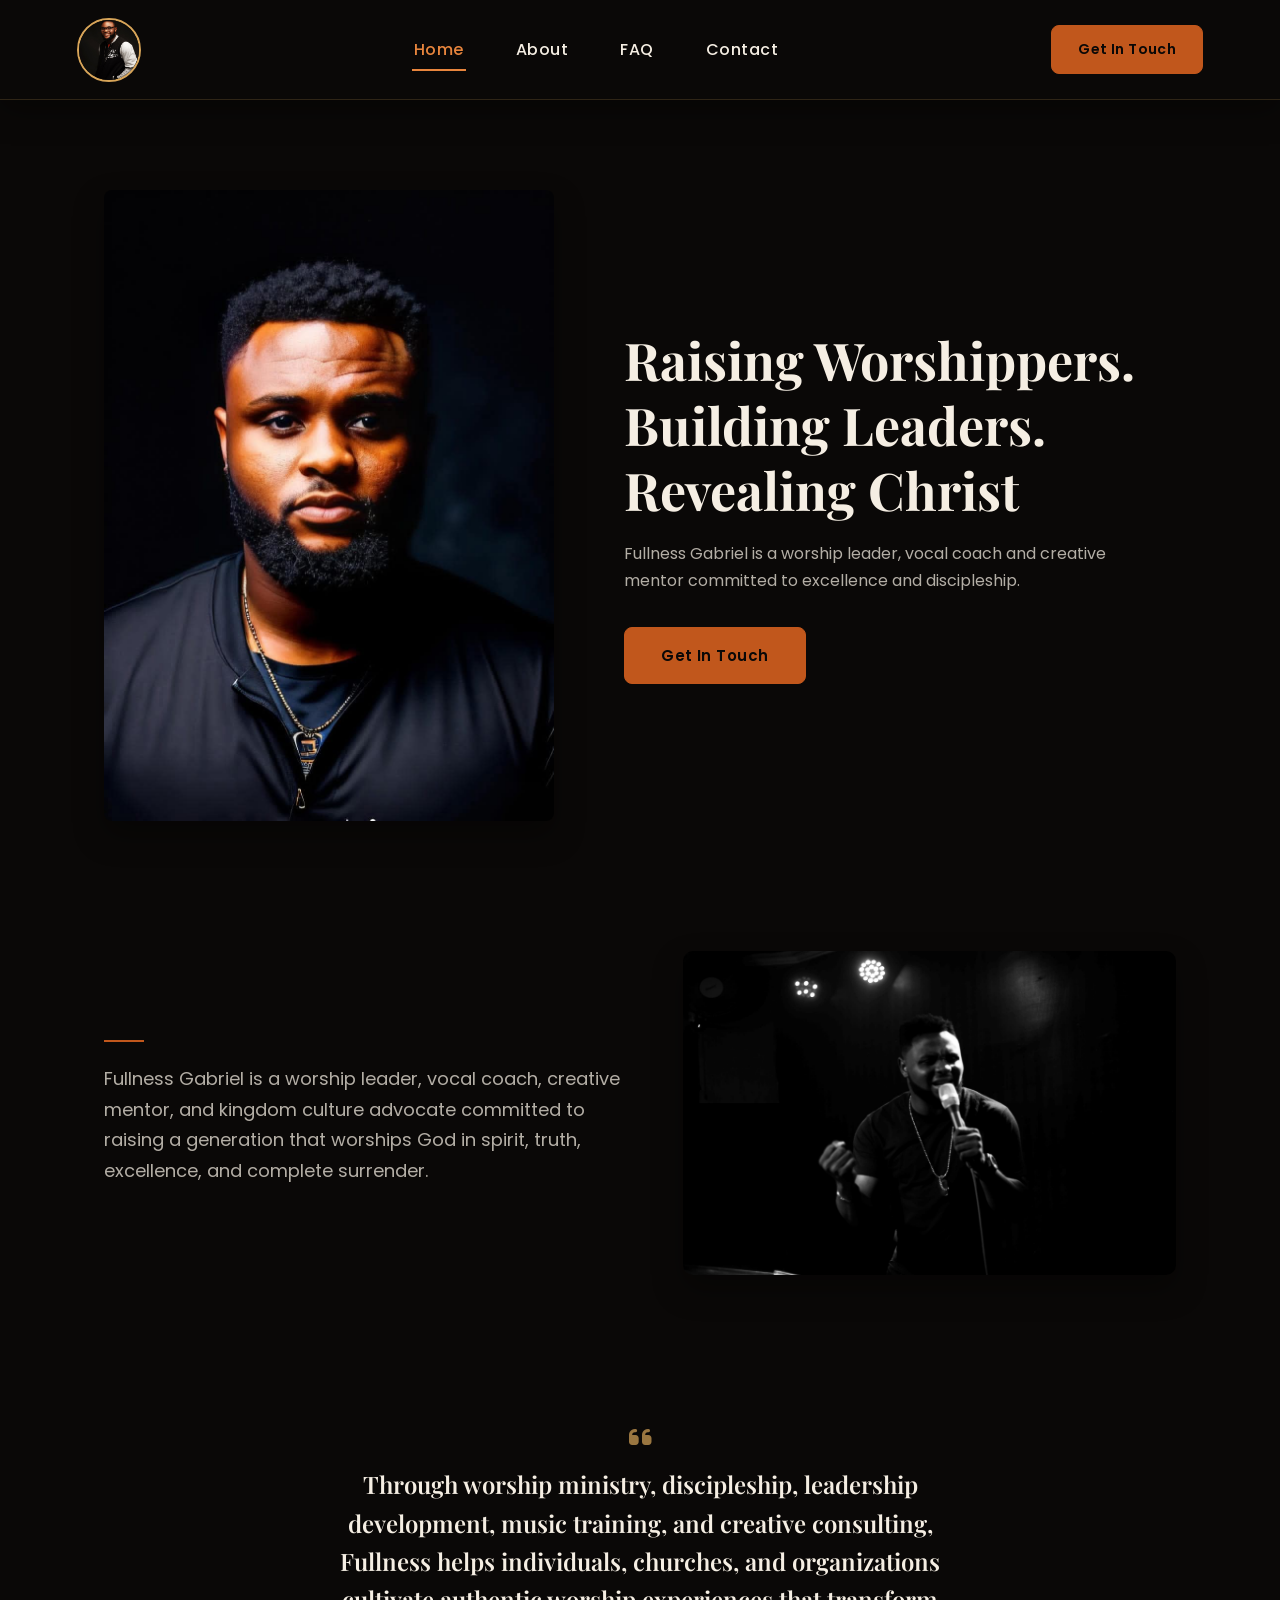
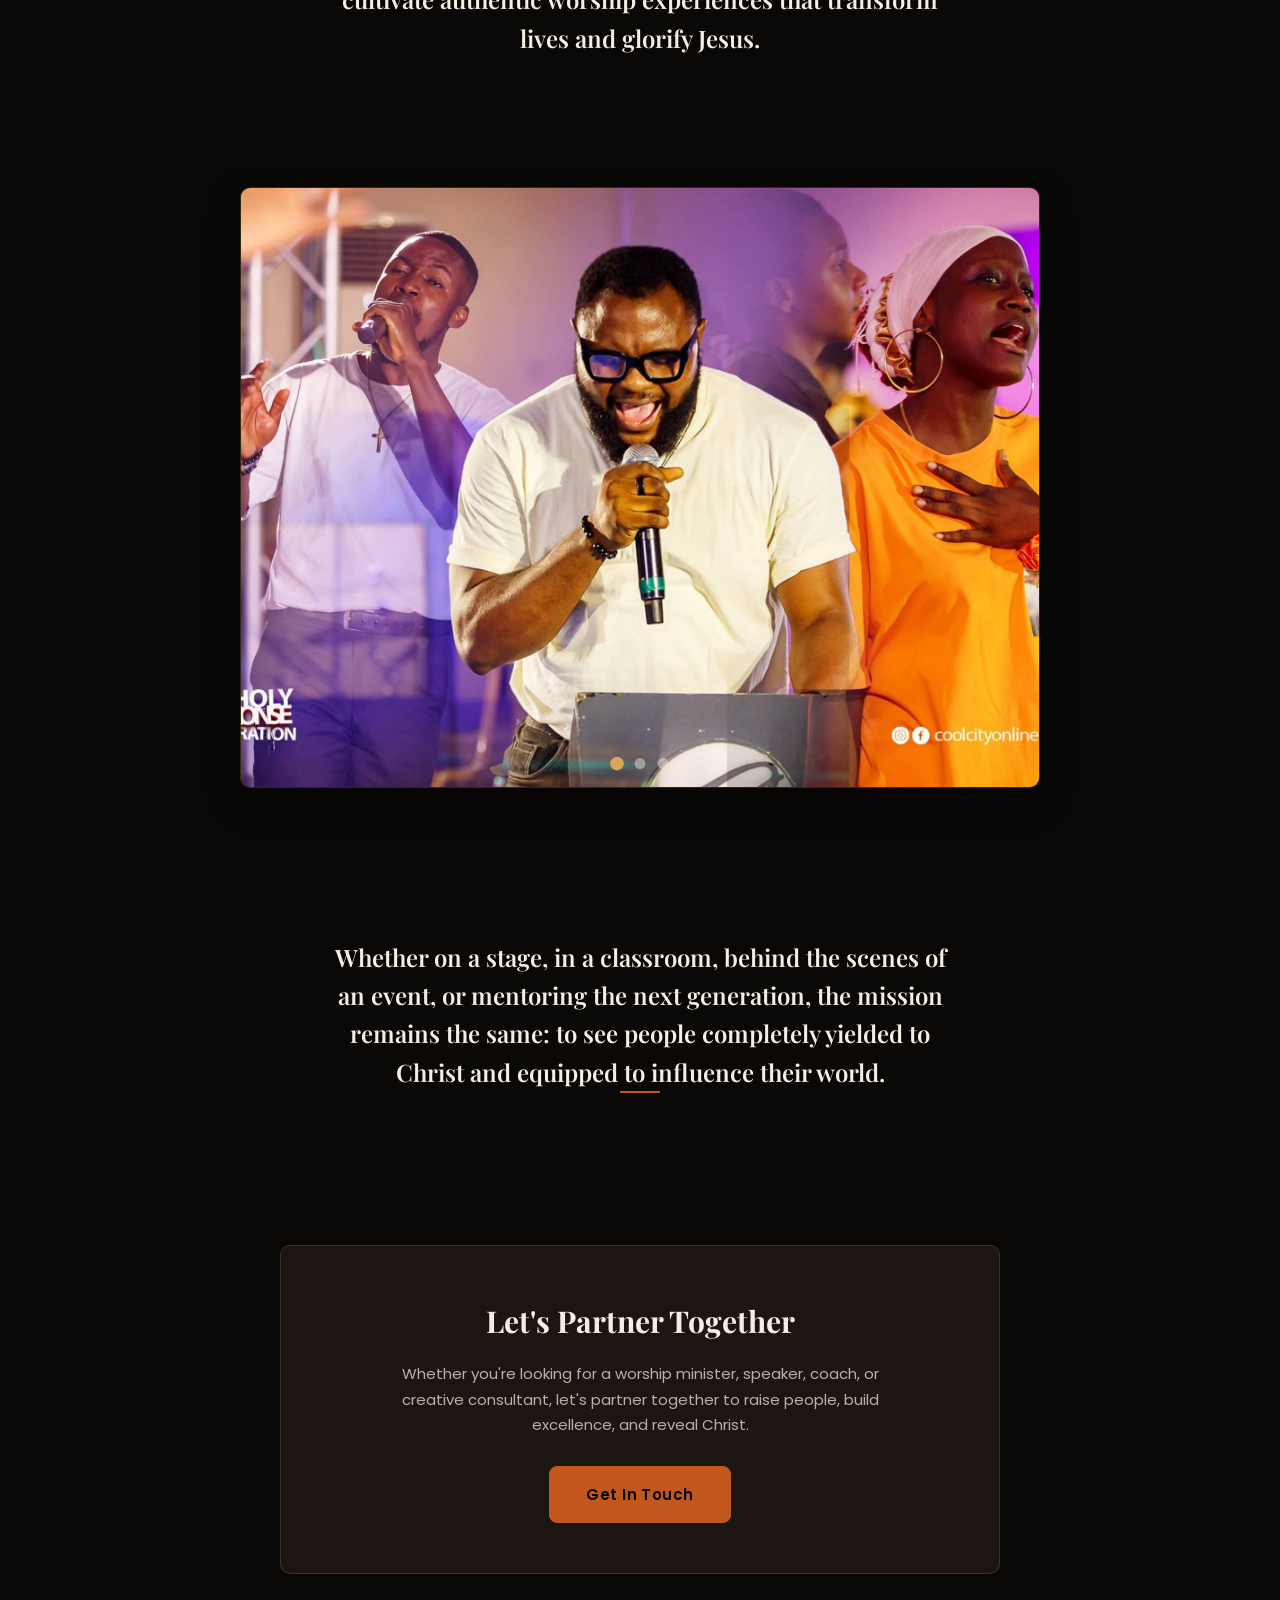
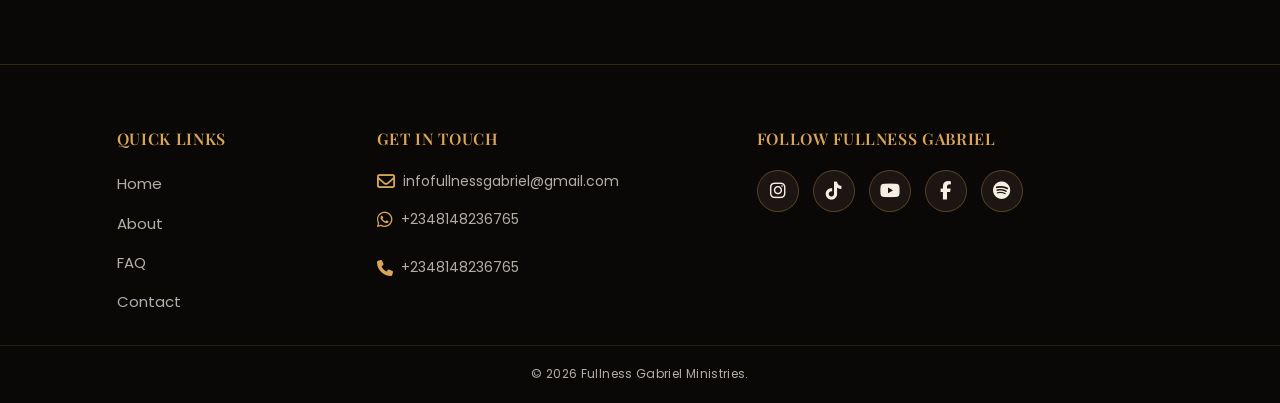
==== commit 2b695964: "updated carousel" ====
--- a/index.html
+++ b/index.html
@@ -120,12 +120,18 @@
     <div class="carousel-container">
         <div class="carousel-slides">
             <div class="slide" id="slide-1">
+                <img src="IMG-20260706-WA0022.jpg" alt="Fullness Gabriel Image">
+            </div>
+            <div class="slide" id="slide-2">
+                <img src="IMG-20260706-WA0016.jpg" alt="Fullness Gabriel Image">
+            </div>
+            <div class="slide" id="slide-3">
                 <img src="202923.jpg" alt="Fullness Gabriel Image">
             </div>
-            <div class="slide" id="slide-2">
+            <div class="slide" id="slide-4">
                 <img src="202936.jpg" alt="Fullness Gabriel Image">
             </div>
-            <div class="slide" id="slide-3">
+            <div class="slide" id="slide-5">
                 <img src="202927.jpg" alt="Fullness Gabriel Image">
             </div>
         </div>
